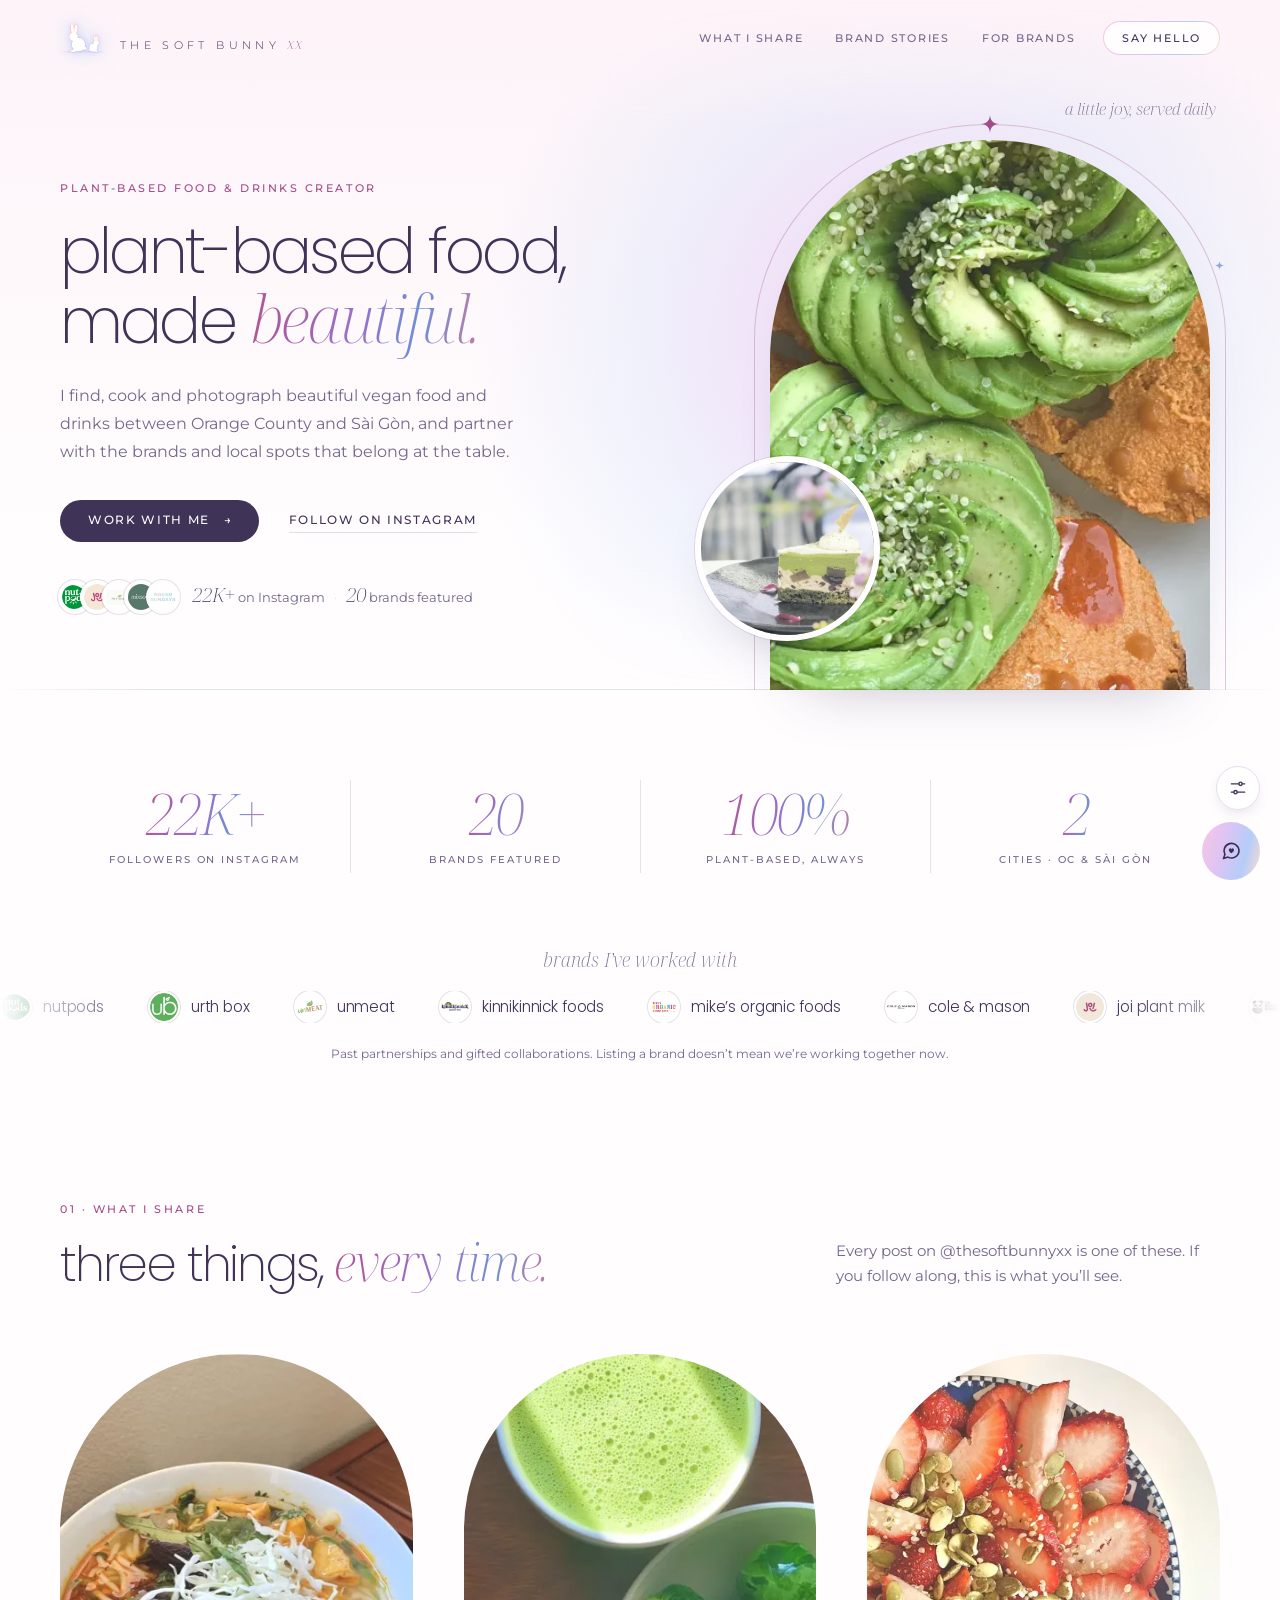
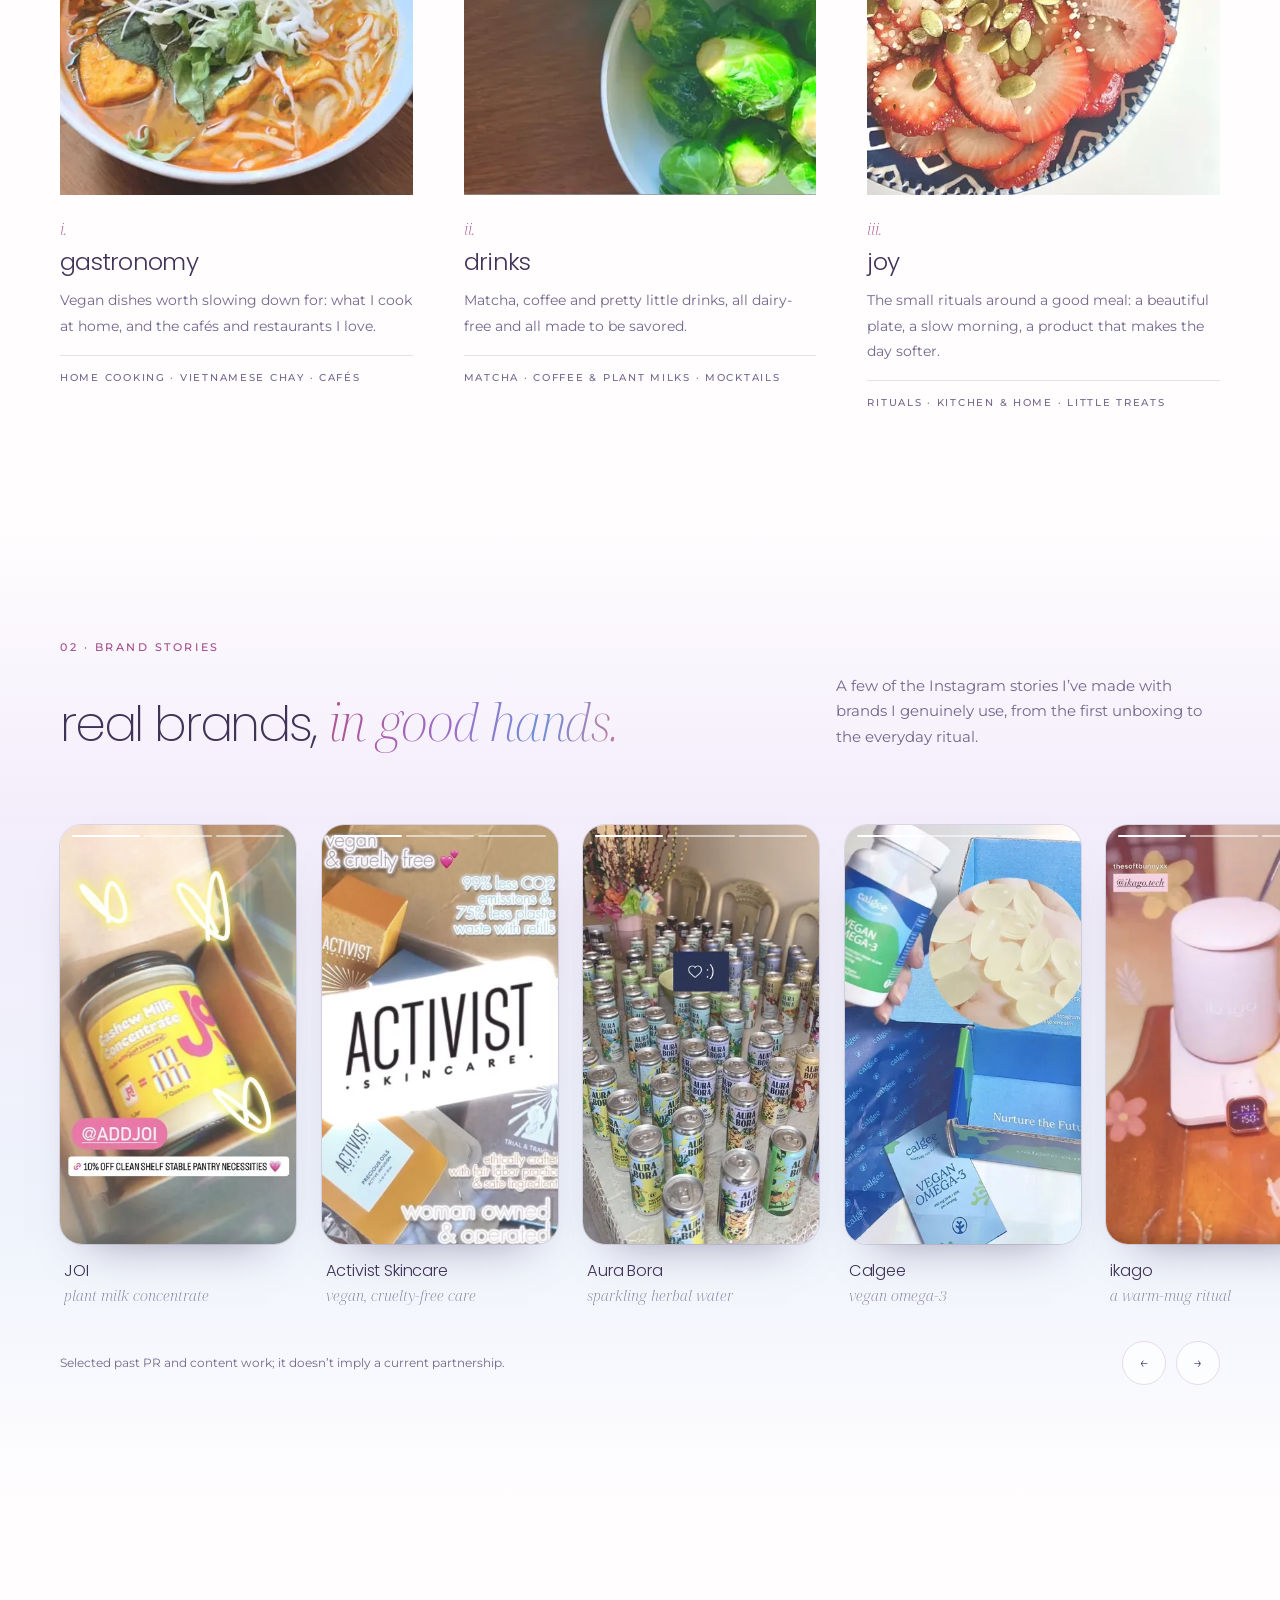
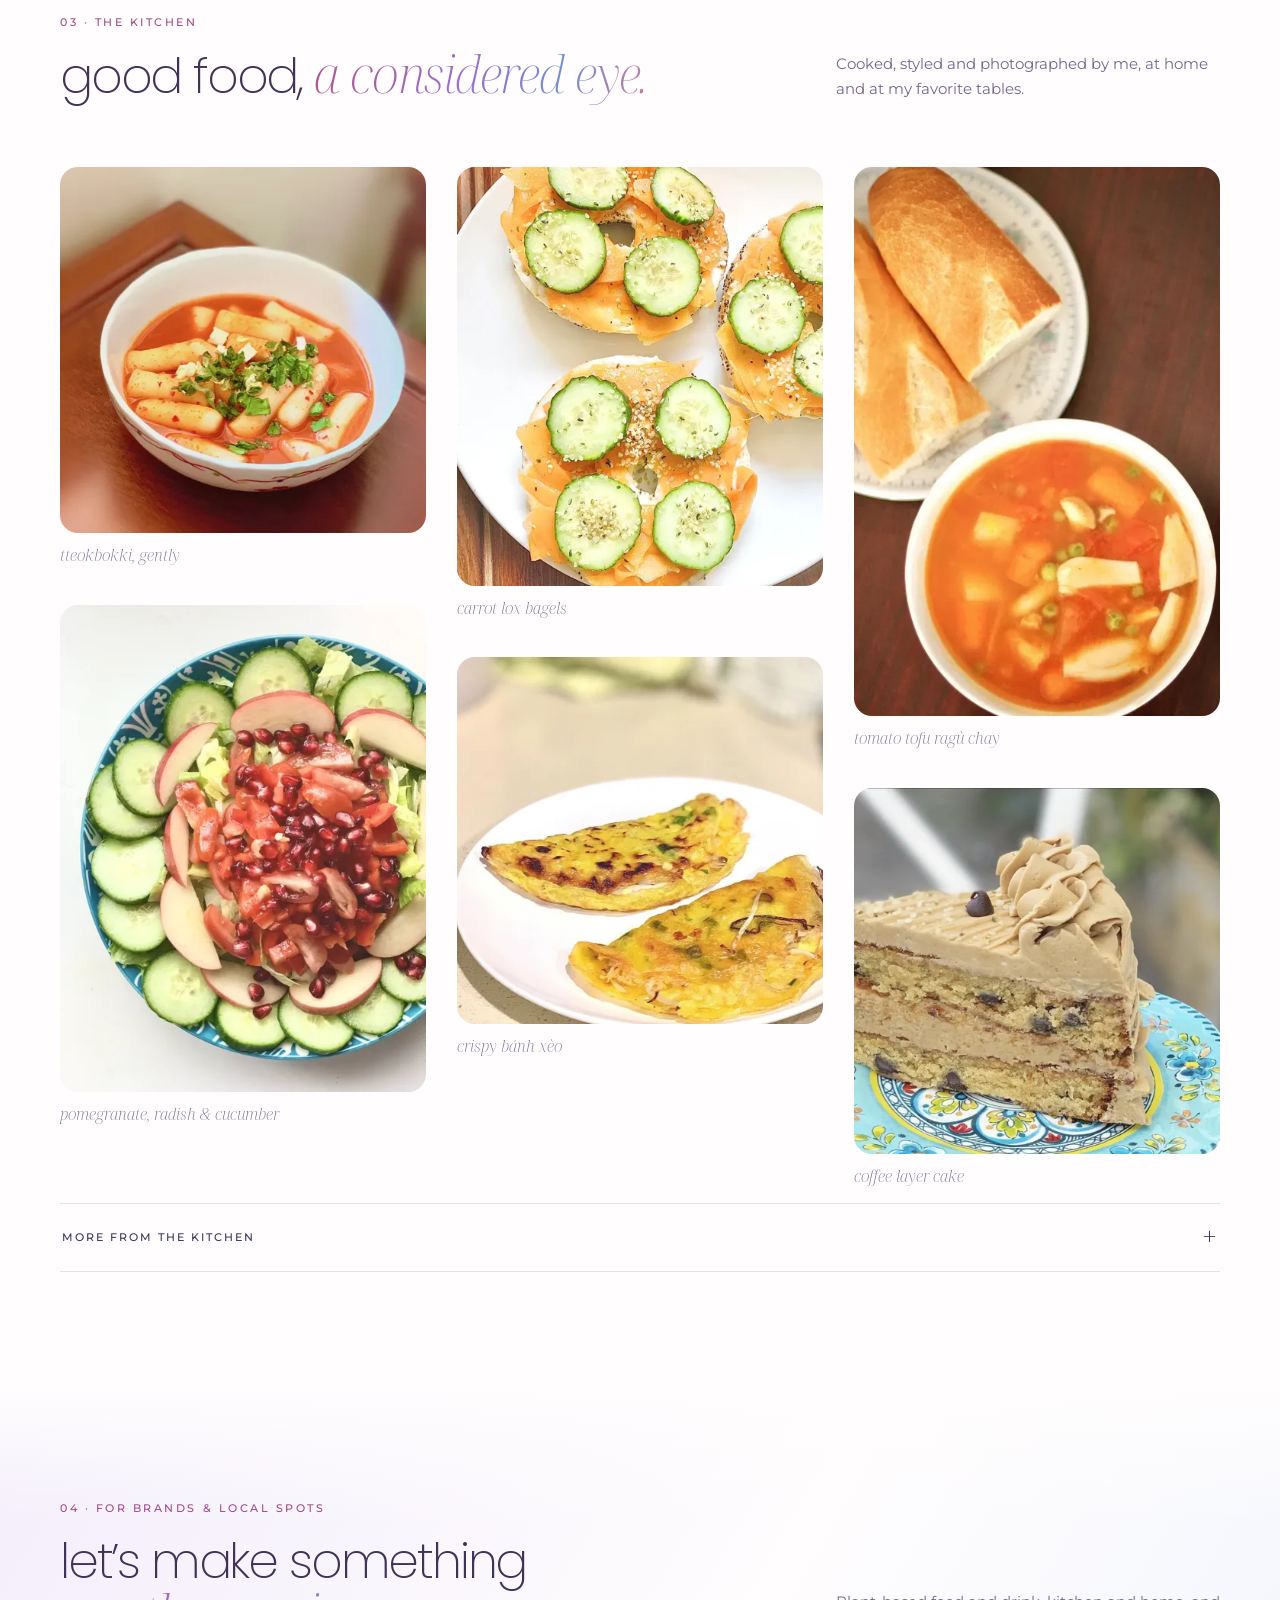
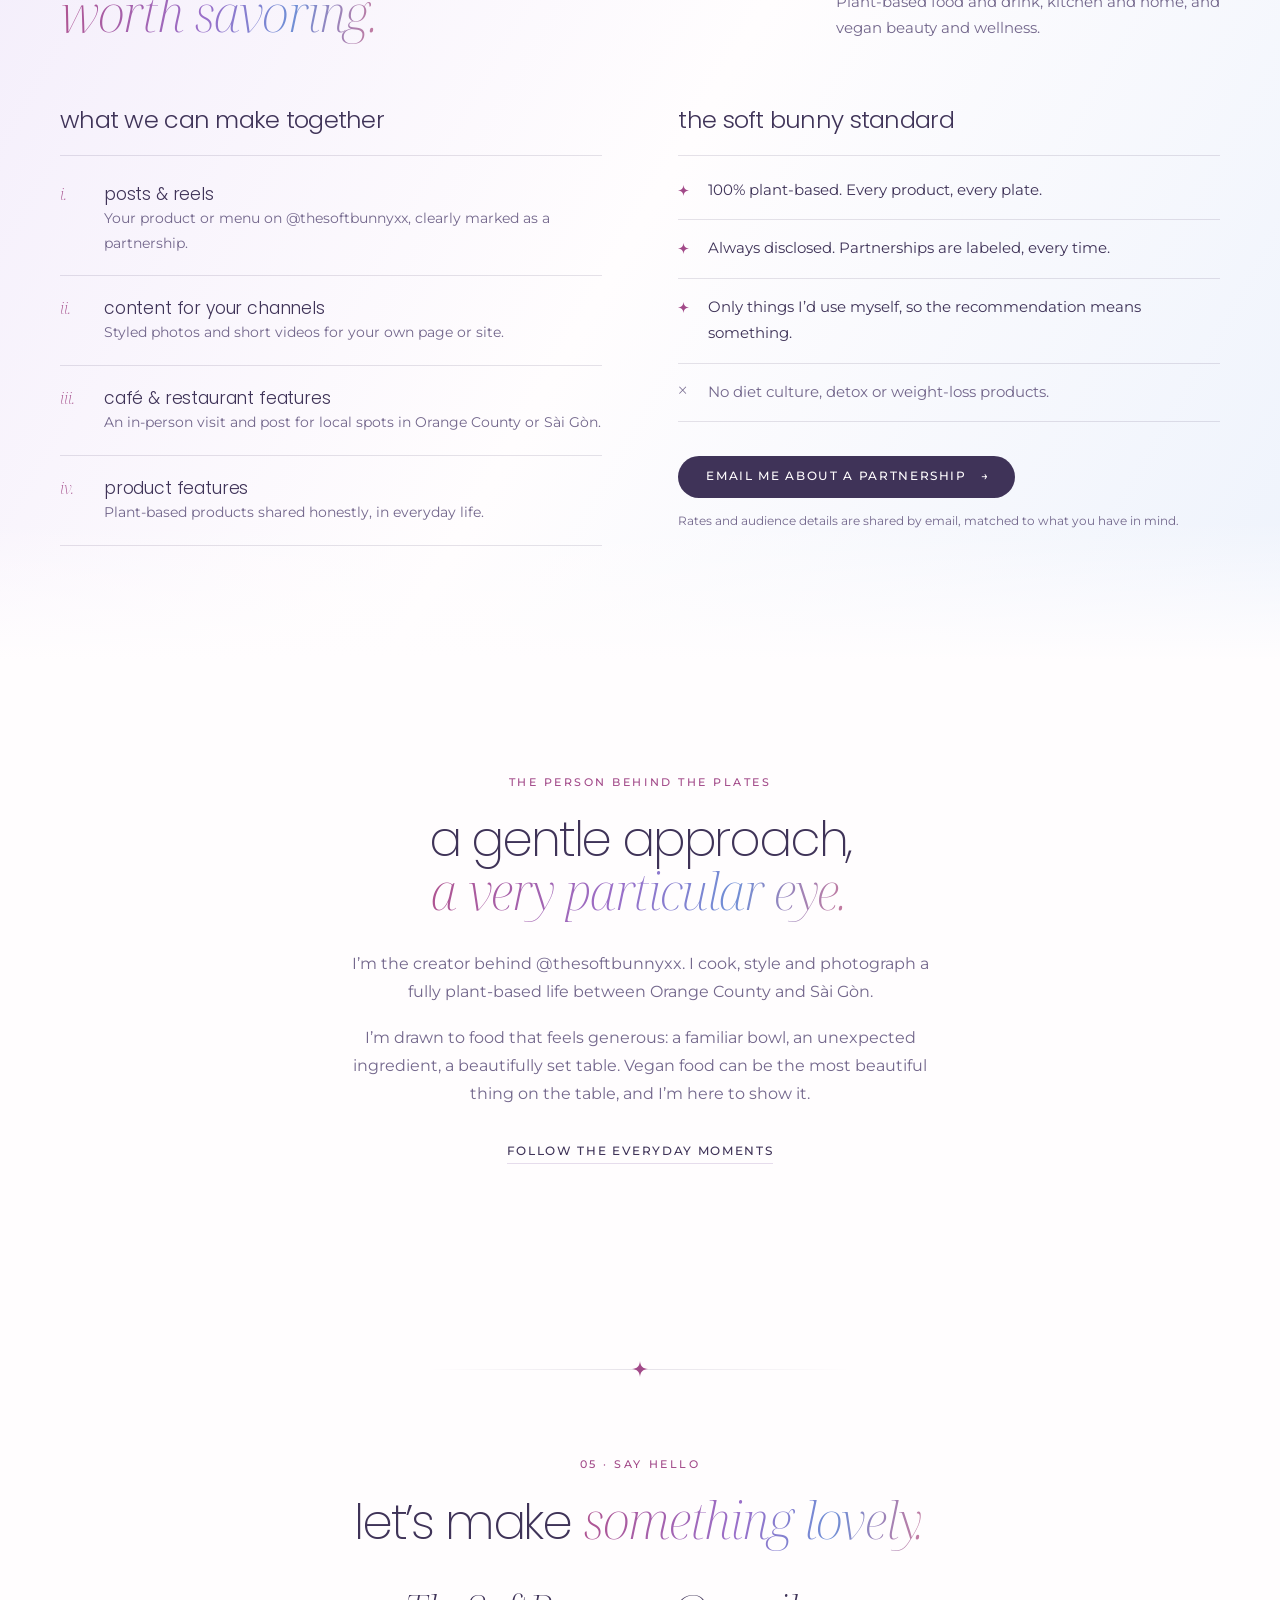
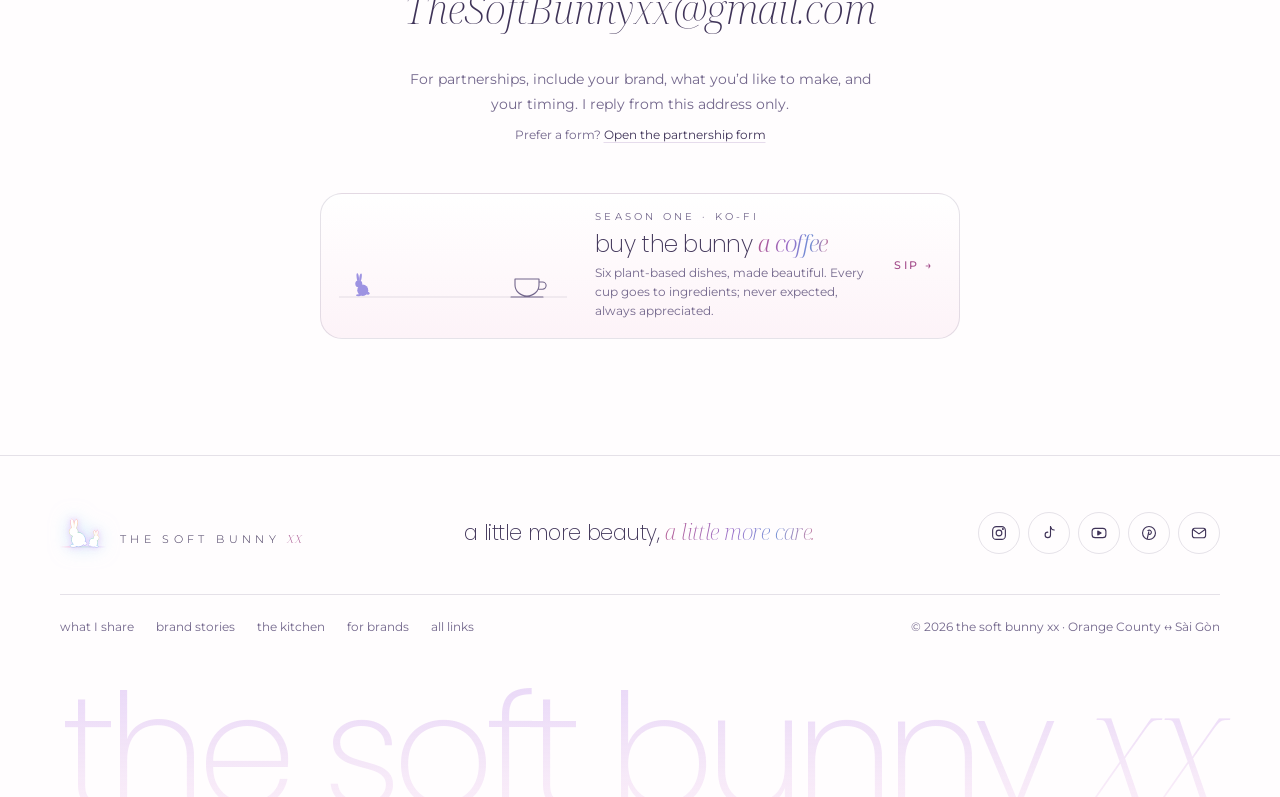
==== index.html @ 1d3f9346 "Ko-fi card: bunny hops into a coffee cup on the homepage and links" ====
<!doctype html>
<html lang="en">
<head>
<meta charset="utf-8">
<meta name="viewport" content="width=device-width, initial-scale=1">
<meta name="color-scheme" content="light dark">
<title>the soft bunny xx — plant-based food &amp; drinks, made beautiful</title>
<meta name="description" content="The Soft Bunny is a plant-based food and drinks creator in Orange County and Sài Gòn. 22K+ followers on Instagram, 20 brands featured. 100% vegan, always.">
<link rel="canonical" href="https://thesoftbunnyxx.com/">
<meta property="og:type" content="website">
<meta property="og:title" content="the soft bunny xx — plant-based food &amp; drinks, made beautiful">
<meta property="og:description" content="A plant-based food and drinks creator in Orange County and Sài Gòn. 22K+ on Instagram, 20 brands featured. 100% vegan, always.">
<meta property="og:url" content="https://thesoftbunnyxx.com/">
<meta property="og:image" content="https://thesoftbunnyxx.com/assets/gastronomy/gastro-15.webp">
<meta name="twitter:card" content="summary_large_image">
<link rel="icon" type="image/svg+xml" href="assets/bunny.svg">
<script src="assets/preferences.js"></script>
<link rel="preload" href="assets/fonts/Poppins-ExtraLight.woff" as="font" type="font/woff" crossorigin>
<link rel="preload" href="assets/fonts/NotoSerifDisplay-Italic.woff2" as="font" type="font/woff2" crossorigin>
<link rel="stylesheet" href="assets/home.css">
<script src="assets/site.js" defer></script>
<script src="assets/home.js" defer></script>
<script type="application/ld+json">{"@context": "https://schema.org", "@type": "Person", "name": "the soft bunny xx", "url": "https://thesoftbunnyxx.com/", "email": "mailto:TheSoftBunnyxx@gmail.com", "description": "Plant-based food and drinks creator in Orange County and Sài Gòn. 100% vegan, always.", "sameAs": ["https://www.instagram.com/thesoftbunnyxx", "https://www.tiktok.com/@thesoftbunnyxx", "https://www.youtube.com/@thesoftbunnyxx", "https://www.pinterest.com/thesoftbunnyxx/"]}</script>
</head>
<body>
<a class="skip" href="#main">Skip to content</a>
<svg width="0" height="0" style="position:absolute" aria-hidden="true">
  <defs>
    <linearGradient id="sb-rb" gradientUnits="userSpaceOnUse" x1="4" y1="2" x2="34" y2="46"><stop offset="0" stop-color="#ff94c6"/><stop offset=".26" stop-color="#fbcf8e"/><stop offset=".5" stop-color="#8fe0b8"/><stop offset=".74" stop-color="#85c8f5"/><stop offset="1" stop-color="#c79df2"/></linearGradient>
    <linearGradient id="sb-hz" gradientUnits="userSpaceOnUse" x1="0" y1="0" x2="76" y2="0"><stop offset="0" stop-color="#ff94c6" stop-opacity="0"/><stop offset=".2" stop-color="#ff94c6"/><stop offset=".5" stop-color="#8fe0b8"/><stop offset=".8" stop-color="#c79df2"/><stop offset="1" stop-color="#c79df2" stop-opacity="0"/></linearGradient>
    <g id="sb-bun"><ellipse cx="21.5" cy="34" rx="11" ry="11.5"/><circle cx="13.5" cy="21" r="7"/><ellipse cx="11.5" cy="8" rx="2.3" ry="8" transform="rotate(-7 11.5 8)"/><ellipse cx="17" cy="8.5" rx="2.3" ry="8" transform="rotate(9 17 8.5)"/><circle cx="32" cy="40" r="3"/><ellipse cx="13" cy="44" rx="5" ry="2"/></g>
    <symbol id="sb-buns" viewBox="0 0 76 50" overflow="visible">
      <line x1="0" y1="48" x2="76" y2="48" stroke="url(#sb-hz)" stroke-width=".8"/>
      <g transform="translate(9 2)"><use href="#sb-bun" fill="none" stroke="url(#sb-rb)" stroke-width="1.5"/><use href="#sb-bun" fill="#fff"/></g>
      <g transform="translate(68 20.4) scale(-.6 .6)"><use href="#sb-bun" fill="none" stroke="url(#sb-rb)" stroke-width="2.2"/><use href="#sb-bun" fill="#fff"/></g>
    </symbol>
    <symbol id="sb-star" viewBox="0 0 24 24"><path d="M12 0C12.5 7.6 16.4 11.5 24 12C16.4 12.5 12.5 16.4 12 24C11.5 16.4 7.6 12.5 0 12C7.6 11.5 11.5 7.6 12 0Z"/></symbol>
  </defs>
</svg>

<header class="top">
<div class="wrap top-in">
<a class="wordmark" href="./" aria-label="the soft bunny xx home"><svg class="mark" aria-hidden="true"><use href="#sb-buns"/></svg><span>the soft bunny <i>xx</i></span></a>
<nav aria-label="Main navigation"><a class="nav-link" href="#share">what I share</a><a class="nav-link" href="#stories">brand stories</a><a class="nav-link" href="#brands">for brands</a><a class="nav-cta" href="#connect">say hello</a></nav>
</div>
</header>

<main id="main">

<section class="hero" id="intro" aria-labelledby="hero-title">
<div class="hero-light" aria-hidden="true"><i></i></div>
<div class="wrap hero-grid">
<div class="hero-copy">
<p class="kicker" data-r>plant-based food &amp; drinks creator</p>
<h1 id="hero-title" data-r>plant-based food,<br>made <em>beautiful.</em></h1>
<p class="lede" data-r>I find, cook and photograph beautiful vegan food and drinks between Orange County and Sài&nbsp;Gòn, and partner with the brands and local spots that belong at the table.</p>
<div class="cta-row" data-r><a class="btn" href="#brands">work with me <span aria-hidden="true">→</span></a><a class="quiet" href="https://www.instagram.com/thesoftbunnyxx" target="_blank" rel="noopener noreferrer">follow on Instagram</a></div>
<div class="hero-proof" data-r><span class="logo-stack" aria-hidden="true"><img src="assets/partners/96/nutpods.png" alt="" width="30" height="30" decoding="async"><img src="assets/partners/96/joi.png" alt="" width="30" height="30" decoding="async"><img src="assets/partners/96/plant-therapy.png" alt="" width="30" height="30" decoding="async"><img src="assets/partners/96/mixsoon.png" alt="" width="30" height="30" decoding="async"><img src="assets/partners/96/naked-sundays.png" alt="" width="30" height="30" decoding="async"></span><p><span><strong>22K+</strong> on Instagram</span> <span class="dot" aria-hidden="true">·</span> <span><strong>20</strong> brands featured</span></p></div>
</div>
<div class="hero-art" data-r>
<figure class="arch"><img src="assets/gastronomy/gastro-15.webp" alt="Avocado arranged into roses on toast, topped with hemp seeds" width="1000" height="999" decoding="async" srcset="assets/responsive/gastro-15-480.webp 480w, assets/responsive/gastro-15-960.webp 960w" sizes="(max-width: 900px) 78vw, 440px"></figure>
<span class="arch-line" aria-hidden="true"></span>
<svg class="needle n1" aria-hidden="true"><use href="#sb-star"/></svg>
<svg class="needle n2" aria-hidden="true"><use href="#sb-star"/></svg>
<figure class="plate"><img src="assets/gastronomy/gastro-07.webp" alt="Matcha layer cake on a plate" width="1000" height="998" decoding="async" srcset="assets/responsive/gastro-07-480.webp 480w, assets/responsive/gastro-07-960.webp 960w" sizes="(max-width: 900px) 34vw, 190px"></figure>
<p class="art-note">a little joy, served daily</p>
</div>
</div>
<div class="table-line" aria-hidden="true"></div>
</section>

<section class="proof" aria-labelledby="proof-title">
<div class="wrap">
<h2 class="sr-only" id="proof-title">At a glance</h2>
<ul class="stats">
<li data-r><strong data-count="22">22K+</strong><span>followers on Instagram</span></li>
<li data-r><strong data-count="20">20</strong><span>brands featured</span></li>
<li data-r><strong data-count="100">100%</strong><span>plant-based, always</span></li>
<li data-r><strong>2</strong><span>cities · OC &amp; Sài&nbsp;Gòn</span></li>
</ul>
</div>
<p class="strip-title" data-r>brands I’ve worked with</p>
<div class="strip" data-r>
<ul class="strip-track" aria-label="Brands I’ve worked with"><li><img src="assets/partners/96/nutpods.png" alt="" width="32" height="32" loading="lazy" decoding="async"><span>nutpods</span></li><li><img src="assets/partners/96/urthbox.png" alt="" width="32" height="32" loading="lazy" decoding="async"><span>urth box</span></li><li><img src="assets/partners/96/unmeat.png" alt="" width="32" height="32" loading="lazy" decoding="async"><span>unmeat</span></li><li><img src="assets/partners/96/kinnikinnick.png" alt="" width="32" height="32" loading="lazy" decoding="async"><span>kinnikinnick foods</span></li><li><img src="assets/partners/96/mikes-organic.png" alt="" width="32" height="32" loading="lazy" decoding="async"><span>mike’s organic foods</span></li><li><img src="assets/partners/96/cole-mason.png" alt="" width="32" height="32" loading="lazy" decoding="async"><span>cole &amp; mason</span></li><li><img src="assets/partners/96/joi.png" alt="" width="32" height="32" loading="lazy" decoding="async"><span>joi plant milk</span></li><li><img src="assets/partners/96/rogue-panda.png" alt="" width="32" height="32" loading="lazy" decoding="async"><span>the rogue panda</span></li><li><img src="assets/partners/96/cosmic-bliss.png" alt="" width="32" height="32" loading="lazy" decoding="async"><span>cosmic bliss</span></li><li><img src="assets/partners/96/plant-therapy.png" alt="" width="32" height="32" loading="lazy" decoding="async"><span>plant therapy</span></li><li><img src="assets/partners/96/pure-encapsulations.png" alt="" width="32" height="32" loading="lazy" decoding="async"><span>pure encapsulations</span></li><li><img src="assets/partners/96/mixsoon.png" alt="" width="32" height="32" loading="lazy" decoding="async"><span>mixsoon</span></li><li><img src="assets/partners/96/calgee.png" alt="" width="32" height="32" loading="lazy" decoding="async"><span>calgee</span></li><li><img src="assets/partners/96/chlorophyll-water.png" alt="" width="32" height="32" loading="lazy" decoding="async"><span>chlorophyll water</span></li><li><img src="assets/partners/96/naked-sundays.png" alt="" width="32" height="32" loading="lazy" decoding="async"><span>naked sundays</span></li><li><img src="assets/partners/96/physicians-choice.png" alt="" width="32" height="32" loading="lazy" decoding="async"><span>physician’s choice</span></li><li><img src="assets/partners/96/activist-skincare.png" alt="" width="32" height="32" loading="lazy" decoding="async"><span>activist skincare</span></li><li><img src="assets/partners/96/better-alt.png" alt="" width="32" height="32" loading="lazy" decoding="async"><span>better alt</span></li><li><img src="assets/partners/96/simple-modern.png" alt="" width="32" height="32" loading="lazy" decoding="async"><span>simple modern</span></li><li><img src="assets/partners/96/mary-ruths.png" alt="" width="32" height="32" loading="lazy" decoding="async"><span>mary ruth’s</span></li></ul>
<ul class="strip-track strip-copy" aria-hidden="true"><li><img src="assets/partners/96/nutpods.png" alt="" width="32" height="32" loading="lazy" decoding="async"><span>nutpods</span></li><li><img src="assets/partners/96/urthbox.png" alt="" width="32" height="32" loading="lazy" decoding="async"><span>urth box</span></li><li><img src="assets/partners/96/unmeat.png" alt="" width="32" height="32" loading="lazy" decoding="async"><span>unmeat</span></li><li><img src="assets/partners/96/kinnikinnick.png" alt="" width="32" height="32" loading="lazy" decoding="async"><span>kinnikinnick foods</span></li><li><img src="assets/partners/96/mikes-organic.png" alt="" width="32" height="32" loading="lazy" decoding="async"><span>mike’s organic foods</span></li><li><img src="assets/partners/96/cole-mason.png" alt="" width="32" height="32" loading="lazy" decoding="async"><span>cole &amp; mason</span></li><li><img src="assets/partners/96/joi.png" alt="" width="32" height="32" loading="lazy" decoding="async"><span>joi plant milk</span></li><li><img src="assets/partners/96/rogue-panda.png" alt="" width="32" height="32" loading="lazy" decoding="async"><span>the rogue panda</span></li><li><img src="assets/partners/96/cosmic-bliss.png" alt="" width="32" height="32" loading="lazy" decoding="async"><span>cosmic bliss</span></li><li><img src="assets/partners/96/plant-therapy.png" alt="" width="32" height="32" loading="lazy" decoding="async"><span>plant therapy</span></li><li><img src="assets/partners/96/pure-encapsulations.png" alt="" width="32" height="32" loading="lazy" decoding="async"><span>pure encapsulations</span></li><li><img src="assets/partners/96/mixsoon.png" alt="" width="32" height="32" loading="lazy" decoding="async"><span>mixsoon</span></li><li><img src="assets/partners/96/calgee.png" alt="" width="32" height="32" loading="lazy" decoding="async"><span>calgee</span></li><li><img src="assets/partners/96/chlorophyll-water.png" alt="" width="32" height="32" loading="lazy" decoding="async"><span>chlorophyll water</span></li><li><img src="assets/partners/96/naked-sundays.png" alt="" width="32" height="32" loading="lazy" decoding="async"><span>naked sundays</span></li><li><img src="assets/partners/96/physicians-choice.png" alt="" width="32" height="32" loading="lazy" decoding="async"><span>physician’s choice</span></li><li><img src="assets/partners/96/activist-skincare.png" alt="" width="32" height="32" loading="lazy" decoding="async"><span>activist skincare</span></li><li><img src="assets/partners/96/better-alt.png" alt="" width="32" height="32" loading="lazy" decoding="async"><span>better alt</span></li><li><img src="assets/partners/96/simple-modern.png" alt="" width="32" height="32" loading="lazy" decoding="async"><span>simple modern</span></li><li><img src="assets/partners/96/mary-ruths.png" alt="" width="32" height="32" loading="lazy" decoding="async"><span>mary ruth’s</span></li></ul>
</div>
<p class="fine wrap">Past partnerships and gifted collaborations. Listing a brand doesn’t mean we’re working together now.</p>
</section>

<section class="section wrap" id="share" aria-labelledby="share-title"><span id="content" class="anchor"></span><span id="approach" class="anchor"></span>
<header class="head" data-r>
<p class="kicker">01 · what I share</p>
<h2 id="share-title">three things, <em>every time.</em></h2>
<p>Every post on @thesoftbunnyxx is one of these. If you follow along, this is what you’ll see.</p>
</header>
<div class="pillars">
<article class="pillar" data-r><figure class="arch sm"><img src="assets/gastronomy/gastro-22.webp" alt="Noodle soup with tofu and fresh herbs" width="1000" height="997" loading="lazy" decoding="async" srcset="assets/responsive/gastro-22-480.webp 480w, assets/responsive/gastro-22-960.webp 960w" sizes="(max-width: 700px) 92vw, 400px"></figure><p class="num">i.</p><h3>gastronomy</h3><p>Vegan dishes worth slowing down for: what I cook at home, and the cafés and restaurants I love.</p><p class="tags">home cooking · Vietnamese chay · cafés</p></article>
<article class="pillar" data-r><figure class="arch sm"><img src="assets/gastronomy/gastro-13.webp" alt="matcha latte and brussels sprouts" width="750" height="751" loading="lazy" decoding="async" srcset="assets/responsive/gastro-13-480.webp 480w, assets/responsive/gastro-13-750.webp 750w" sizes="(max-width: 700px) 92vw, 400px"></figure><p class="num">ii.</p><h3>drinks</h3><p>Matcha, coffee and pretty little drinks, all dairy-free and all made to be savored.</p><p class="tags">matcha · coffee &amp; plant milks · mocktails</p></article>
<article class="pillar" data-r><figure class="arch sm"><img src="assets/gastronomy/gastro-19.webp" alt="Sliced strawberries with pepitas and sesame" width="743" height="1000" loading="lazy" decoding="async" srcset="assets/responsive/gastro-19-480.webp 480w, assets/responsive/gastro-19-743.webp 743w" sizes="(max-width: 700px) 92vw, 400px"></figure><p class="num">iii.</p><h3>joy</h3><p>The small rituals around a good meal: a beautiful plate, a slow morning, a product that makes the day softer.</p><p class="tags">rituals · kitchen &amp; home · little treats</p></article>
</div>
</section>

<section class="stories-band" id="stories" aria-labelledby="stories-title">
<div class="wrap">
<header class="head" data-r>
<p class="kicker">02 · brand stories</p>
<h2 id="stories-title">real brands, <em>in good hands.</em></h2>
<p>A few of the Instagram stories I’ve made with brands I genuinely use, from the first unboxing to the everyday ritual.</p>
</header>
</div>
<div class="stories-shell" data-r>
<ul class="stories" tabindex="0" aria-label="Brand partnership stories, scroll sideways">
<li class="story"><figure><div class="story-frame"><span class="story-bars" aria-hidden="true"><i></i><i></i><i></i></span><img src="assets/stories/joi-360.webp" srcset="assets/stories/joi-360.webp 360w, assets/stories/joi-720.webp 720w" sizes="(max-width: 700px) 62vw, 236px" alt="Instagram story for JOI: plant milk concentrate" width="360" height="640" loading="lazy" decoding="async"></div><figcaption><strong>JOI</strong><span>plant milk concentrate</span></figcaption></figure></li>
<li class="story"><figure><div class="story-frame"><span class="story-bars" aria-hidden="true"><i></i><i></i><i></i></span><img src="assets/stories/activist-skincare-360.webp" srcset="assets/stories/activist-skincare-360.webp 360w, assets/stories/activist-skincare-720.webp 720w" sizes="(max-width: 700px) 62vw, 236px" alt="Instagram story for Activist Skincare: vegan, cruelty-free care" width="360" height="640" loading="lazy" decoding="async"></div><figcaption><strong>Activist Skincare</strong><span>vegan, cruelty-free care</span></figcaption></figure></li>
<li class="story"><figure><div class="story-frame"><span class="story-bars" aria-hidden="true"><i></i><i></i><i></i></span><img src="assets/stories/aura-bora-360.webp" srcset="assets/stories/aura-bora-360.webp 360w, assets/stories/aura-bora-720.webp 720w" sizes="(max-width: 700px) 62vw, 236px" alt="Instagram story for Aura Bora: sparkling herbal water" width="360" height="640" loading="lazy" decoding="async"></div><figcaption><strong>Aura Bora</strong><span>sparkling herbal water</span></figcaption></figure></li>
<li class="story"><figure><div class="story-frame"><span class="story-bars" aria-hidden="true"><i></i><i></i><i></i></span><img src="assets/stories/calgee-360.webp" srcset="assets/stories/calgee-360.webp 360w, assets/stories/calgee-720.webp 720w" sizes="(max-width: 700px) 62vw, 236px" alt="Instagram story for Calgee: vegan omega-3" width="360" height="640" loading="lazy" decoding="async"></div><figcaption><strong>Calgee</strong><span>vegan omega-3</span></figcaption></figure></li>
<li class="story"><figure><div class="story-frame"><span class="story-bars" aria-hidden="true"><i></i><i></i><i></i></span><img src="assets/stories/ikago-360.webp" srcset="assets/stories/ikago-360.webp 360w, assets/stories/ikago-720.webp 720w" sizes="(max-width: 700px) 62vw, 236px" alt="Instagram story for ikago: a warm-mug ritual" width="360" height="640" loading="lazy" decoding="async"></div><figcaption><strong>ikago</strong><span>a warm-mug ritual</span></figcaption></figure></li>
<li class="story"><figure><div class="story-frame"><span class="story-bars" aria-hidden="true"><i></i><i></i><i></i></span><img src="assets/stories/naked-sundays-360.webp" srcset="assets/stories/naked-sundays-360.webp 360w, assets/stories/naked-sundays-720.webp 720w" sizes="(max-width: 700px) 62vw, 236px" alt="Instagram story for Naked Sundays: summer sunblock" width="360" height="640" loading="lazy" decoding="async"></div><figcaption><strong>Naked Sundays</strong><span>summer sunblock</span></figcaption></figure></li>
<li class="story"><figure><div class="story-frame"><span class="story-bars" aria-hidden="true"><i></i><i></i><i></i></span><img src="assets/stories/aura-bora-magnolia-360.webp" srcset="assets/stories/aura-bora-magnolia-360.webp 360w, assets/stories/aura-bora-magnolia-720.webp 720w" sizes="(max-width: 700px) 62vw, 236px" alt="Instagram story for Aura Bora × Magnolia Bakery: a little café moment" width="360" height="640" loading="lazy" decoding="async"></div><figcaption><strong>Aura Bora × Magnolia Bakery</strong><span>a little café moment</span></figcaption></figure></li>
<li class="story"><figure><div class="story-frame"><span class="story-bars" aria-hidden="true"><i></i><i></i><i></i></span><img src="assets/stories/mixsoon-360.webp" srcset="assets/stories/mixsoon-360.webp 360w, assets/stories/mixsoon-720.webp 720w" sizes="(max-width: 700px) 62vw, 236px" alt="Instagram story for Mixsoon: bean trio skincare" width="360" height="640" loading="lazy" decoding="async"></div><figcaption><strong>Mixsoon</strong><span>bean trio skincare</span></figcaption></figure></li>
<li class="story"><figure><div class="story-frame"><span class="story-bars" aria-hidden="true"><i></i><i></i><i></i></span><img src="assets/stories/plant-therapy-360.webp" srcset="assets/stories/plant-therapy-360.webp 360w, assets/stories/plant-therapy-720.webp 720w" sizes="(max-width: 700px) 62vw, 236px" alt="Instagram story for Plant Therapy: essential oil set" width="360" height="640" loading="lazy" decoding="async"></div><figcaption><strong>Plant Therapy</strong><span>essential oil set</span></figcaption></figure></li>
</ul>
<div class="wrap stories-nav"><p class="fine">Selected past PR and content work; it doesn’t imply a current partnership.</p><span><button type="button" class="round" data-dir="-1" aria-label="Previous stories">←</button><button type="button" class="round" data-dir="1" aria-label="Next stories">→</button></span></div>
</div>
</section>

<section class="section wrap" id="gallery" aria-labelledby="gallery-title">
<header class="head" data-r>
<p class="kicker">03 · the kitchen</p>
<h2 id="gallery-title">good food, <em>a considered eye.</em></h2>
<p>Cooked, styled and photographed by me, at home and at my favorite tables.</p>
</header>
<div class="shots">
<figure class="shot" data-r><img src="assets/gastronomy/gastro-10.webp" alt="tteokbokki with scallions in a gentle red broth" width="1000" height="1000" loading="lazy" decoding="async" srcset="assets/responsive/gastro-10-480.webp 480w, assets/responsive/gastro-10-960.webp 960w" sizes="(max-width: 700px) 92vw, (max-width: 1100px) 46vw, 380px"><figcaption>tteokbokki, gently</figcaption></figure>
<figure class="shot" data-r><img src="assets/gastronomy/gastro-17.webp" alt="salad with pomegranate, radish and cucumber" width="751" height="1000" loading="lazy" decoding="async" srcset="assets/responsive/gastro-17-480.webp 480w, assets/responsive/gastro-17-751.webp 751w" sizes="(max-width: 700px) 92vw, (max-width: 1100px) 46vw, 380px"><figcaption>pomegranate, radish & cucumber</figcaption></figure>
<figure class="shot" data-r><img src="assets/gastronomy/gastro-03.webp" alt="carrot lox bagels with cucumber and hemp seeds" width="874" height="1000" loading="lazy" decoding="async" srcset="assets/responsive/gastro-03-480.webp 480w, assets/responsive/gastro-03-874.webp 874w" sizes="(max-width: 700px) 92vw, (max-width: 1100px) 46vw, 380px"><figcaption>carrot lox bagels</figcaption></figure>
<figure class="shot" data-r><img src="assets/gastronomy/gastro-01.webp" alt="crispy bánh xèo halves" width="1000" height="1000" loading="lazy" decoding="async" srcset="assets/responsive/gastro-01-480.webp 480w, assets/responsive/gastro-01-960.webp 960w" sizes="(max-width: 700px) 92vw, (max-width: 1100px) 46vw, 380px"><figcaption>crispy bánh xèo</figcaption></figure>
<figure class="shot" data-r><img src="assets/gastronomy/gastro-11.webp" alt="tomato tofu ragù chay with baguette" width="667" height="1000" loading="lazy" decoding="async" srcset="assets/responsive/gastro-11-480.webp 480w, assets/responsive/gastro-11-667.webp 667w" sizes="(max-width: 700px) 92vw, (max-width: 1100px) 46vw, 380px"><figcaption>tomato tofu ragù chay</figcaption></figure>
<figure class="shot" data-r><img src="assets/gastronomy/gastro-08.webp" alt="vegan coffee layer cake on a patterned plate" width="1000" height="999" loading="lazy" decoding="async" srcset="assets/responsive/gastro-08-480.webp 480w, assets/responsive/gastro-08-960.webp 960w" sizes="(max-width: 700px) 92vw, (max-width: 1100px) 46vw, 380px"><figcaption>coffee layer cake</figcaption></figure>
</div>
<details class="archive" data-r>
<summary>more from the kitchen <span aria-hidden="true">+</span></summary>
<div class="archive-grid"><a href="assets/gastronomy/gastro-02.webp" target="_blank" rel="noopener"><img src="assets/gastronomy/gastro-02.webp" alt="vegan cà ri with potatoes" width="1000" height="1000" loading="lazy" decoding="async" srcset="assets/responsive/gastro-02-480.webp 480w, assets/responsive/gastro-02-960.webp 960w" sizes="(max-width: 700px) 46vw, 220px"></a><a href="assets/gastronomy/gastro-04.webp" target="_blank" rel="noopener"><img src="assets/gastronomy/gastro-04.webp" alt="tomato and zucchini salad plate" width="750" height="1000" loading="lazy" decoding="async" srcset="assets/responsive/gastro-04-480.webp 480w, assets/responsive/gastro-04-750.webp 750w" sizes="(max-width: 700px) 46vw, 220px"></a><a href="assets/gastronomy/gastro-05.webp" target="_blank" rel="noopener"><img src="assets/gastronomy/gastro-05.webp" alt="veggie hand roll, up close" width="1000" height="984" loading="lazy" decoding="async" srcset="assets/responsive/gastro-05-480.webp 480w, assets/responsive/gastro-05-960.webp 960w" sizes="(max-width: 700px) 46vw, 220px"></a><a href="assets/gastronomy/gastro-06.webp" target="_blank" rel="noopener"><img src="assets/gastronomy/gastro-06.webp" alt="noodles with bean sprouts and lime" width="1000" height="997" loading="lazy" decoding="async" srcset="assets/responsive/gastro-06-480.webp 480w, assets/responsive/gastro-06-960.webp 960w" sizes="(max-width: 700px) 46vw, 220px"></a><a href="assets/gastronomy/gastro-09.webp" target="_blank" rel="noopener"><img src="assets/gastronomy/gastro-09.webp" alt="cucumber salad in a patterned bowl" width="967" height="1000" loading="lazy" decoding="async" srcset="assets/responsive/gastro-09-480.webp 480w, assets/responsive/gastro-09-960.webp 960w" sizes="(max-width: 700px) 46vw, 220px"></a><a href="assets/gastronomy/gastro-12.webp" target="_blank" rel="noopener"><img src="assets/gastronomy/gastro-12.webp" alt="tomato, cucumber and radish salad" width="750" height="1000" loading="lazy" decoding="async" srcset="assets/responsive/gastro-12-480.webp 480w, assets/responsive/gastro-12-750.webp 750w" sizes="(max-width: 700px) 46vw, 220px"></a><a href="assets/gastronomy/gastro-14.webp" target="_blank" rel="noopener"><img src="assets/gastronomy/gastro-14.webp" alt="chopped rainbow salad with herbs" width="749" height="1000" loading="lazy" decoding="async" srcset="assets/responsive/gastro-14-480.webp 480w, assets/responsive/gastro-14-749.webp 749w" sizes="(max-width: 700px) 46vw, 220px"></a><a href="assets/gastronomy/gastro-16.webp" target="_blank" rel="noopener"><img src="assets/gastronomy/gastro-16.webp" alt="avocado rose toast, up close" width="735" height="1000" loading="lazy" decoding="async" srcset="assets/responsive/gastro-16-480.webp 480w, assets/responsive/gastro-16-735.webp 735w" sizes="(max-width: 700px) 46vw, 220px"></a><a href="assets/gastronomy/gastro-18.webp" target="_blank" rel="noopener"><img src="assets/gastronomy/gastro-18.webp" alt="creamy pasta bowl" width="1000" height="997" loading="lazy" decoding="async" srcset="assets/responsive/gastro-18-480.webp 480w, assets/responsive/gastro-18-960.webp 960w" sizes="(max-width: 700px) 46vw, 220px"></a><a href="assets/gastronomy/gastro-20.webp" target="_blank" rel="noopener"><img src="assets/gastronomy/gastro-20.webp" alt="tomato, avocado and cucumber with sesame dressing" width="1000" height="999" loading="lazy" decoding="async" srcset="assets/responsive/gastro-20-480.webp 480w, assets/responsive/gastro-20-960.webp 960w" sizes="(max-width: 700px) 46vw, 220px"></a><a href="assets/gastronomy/gastro-21.webp" target="_blank" rel="noopener"><img src="assets/gastronomy/gastro-21.webp" alt="noodle bowl with fresh vegetables" width="750" height="1000" loading="lazy" decoding="async" srcset="assets/responsive/gastro-21-480.webp 480w, assets/responsive/gastro-21-750.webp 750w" sizes="(max-width: 700px) 46vw, 220px"></a><a href="assets/gastronomy/gastro-23.webp" target="_blank" rel="noopener"><img src="assets/gastronomy/gastro-23.webp" alt="three veggie tacos on a patterned plate" width="728" height="1000" loading="lazy" decoding="async" srcset="assets/responsive/gastro-23-480.webp 480w, assets/responsive/gastro-23-728.webp 728w" sizes="(max-width: 700px) 46vw, 220px"></a><a href="assets/gastronomy/gastro-24.webp" target="_blank" rel="noopener"><img src="assets/gastronomy/gastro-24.webp" alt="rice noodle bowl with lime" width="752" height="1000" loading="lazy" decoding="async" srcset="assets/responsive/gastro-24-480.webp 480w, assets/responsive/gastro-24-752.webp 752w" sizes="(max-width: 700px) 46vw, 220px"></a><a href="assets/gastronomy/gastro-25.webp" target="_blank" rel="noopener"><img src="assets/gastronomy/gastro-25.webp" alt="little bites with a chili dipping sauce" width="737" height="1000" loading="lazy" decoding="async" srcset="assets/responsive/gastro-25-480.webp 480w, assets/responsive/gastro-25-737.webp 737w" sizes="(max-width: 700px) 46vw, 220px"></a><a href="assets/gastronomy/gastro-26.webp" target="_blank" rel="noopener"><img src="assets/gastronomy/gastro-26.webp" alt="a shared spread — bowls, fries and salsa" width="749" height="1000" loading="lazy" decoding="async" srcset="assets/responsive/gastro-26-480.webp 480w, assets/responsive/gastro-26-749.webp 749w" sizes="(max-width: 700px) 46vw, 220px"></a><a href="assets/gastronomy/gastro-27.webp" target="_blank" rel="noopener"><img src="assets/gastronomy/gastro-27.webp" alt="rainbow rice bowl with peppers and cucumber" width="750" height="956" loading="lazy" decoding="async" srcset="assets/responsive/gastro-27-480.webp 480w, assets/responsive/gastro-27-750.webp 750w" sizes="(max-width: 700px) 46vw, 220px"></a><a href="assets/gastronomy/gastro-28.webp" target="_blank" rel="noopener"><img src="assets/gastronomy/gastro-28.webp" alt="noodle bowl with bok choy and crispy shallots" width="825" height="1000" loading="lazy" decoding="async" srcset="assets/responsive/gastro-28-480.webp 480w, assets/responsive/gastro-28-825.webp 825w" sizes="(max-width: 700px) 46vw, 220px"></a></div>
</details>
</section>

<section class="brands-band" id="brands" aria-labelledby="brands-title"><span id="services" class="anchor"></span><span id="collab" class="anchor"></span><span id="table" class="anchor"></span>
<div class="wrap">
<header class="head" data-r>
<p class="kicker">04 · for brands &amp; local spots</p>
<h2 id="brands-title">let’s make something <em>worth savoring.</em></h2>
<p>Plant-based food and drink, kitchen and home, and vegan beauty and wellness.</p>
</header>
<div class="offer">
<div class="offer-col" data-r>
<h3>what we can make together</h3>
<ol class="formats">
<li><strong>posts &amp; reels</strong><span>Your product or menu on @thesoftbunnyxx, clearly marked as a partnership.</span></li>
<li><strong>content for your channels</strong><span>Styled photos and short videos for your own page or site.</span></li>
<li><strong>café &amp; restaurant features</strong><span>An in-person visit and post for local spots in Orange County or Sài&nbsp;Gòn.</span></li>
<li><strong>product features</strong><span>Plant-based products shared honestly, in everyday life.</span></li>
</ol>
</div>
<div class="offer-col standard" data-r>
<h3>the soft bunny standard</h3>
<ul class="checks">
<li><svg aria-hidden="true"><use href="#sb-star"/></svg>100% plant-based. Every product, every plate.</li>
<li><svg aria-hidden="true"><use href="#sb-star"/></svg>Always disclosed. Partnerships are labeled, every time.</li>
<li><svg aria-hidden="true"><use href="#sb-star"/></svg>Only things I’d use myself, so the recommendation means something.</li>
<li class="no"><span aria-hidden="true">×</span>No diet culture, detox or weight-loss products.</li>
</ul>
<a class="btn" href="mailto:TheSoftBunnyxx@gmail.com?subject=Partnership%20%E2%80%94%20%5Byour%20brand%5D">email me about a partnership <span aria-hidden="true">→</span></a>
<p class="fine">Rates and audience details are shared by email, matched to what you have in mind.</p>
</div>
</div>
</div>
</section>

<section class="section wrap about" id="about" aria-labelledby="about-title">
<p class="kicker" data-r>the person behind the plates</p>
<h2 id="about-title" data-r>a gentle approach, <em>a very particular eye.</em></h2>
<p data-r>I’m the creator behind @thesoftbunnyxx. I cook, style and photograph a fully plant-based life between Orange County and Sài&nbsp;Gòn.</p>
<p data-r>I’m drawn to food that feels generous: a familiar bowl, an unexpected ingredient, a beautifully set table. Vegan food can be the most beautiful thing on the table, and I’m here to show it.</p>
<a class="quiet" data-r href="https://www.instagram.com/thesoftbunnyxx" target="_blank" rel="noopener noreferrer">follow the everyday moments</a>
</section>

<section class="section wrap contact" id="connect" aria-labelledby="connect-title"><span id="pay" class="anchor"></span>
<div class="contact-line" aria-hidden="true"><svg class="needle"><use href="#sb-star"/></svg></div>
<p class="kicker" data-r>05 · say hello</p>
<h2 id="connect-title" data-r>let’s make <em>something lovely.</em></h2>
<a class="email" data-r href="mailto:TheSoftBunnyxx@gmail.com?subject=Partnership%20%E2%80%94%20%5Byour%20brand%5D">TheSoftBunnyxx@gmail.com</a>
<p class="hint" data-r>For partnerships, include your brand, what you’d like to make, and your timing. I reply from this address only.</p>
<p class="fine" data-r>Prefer a form? <a href="https://tally.so/r/OD9Ayp" target="_blank" rel="noopener noreferrer">Open the partnership form</a></p>
<a class="kofi" href="https://ko-fi.com/thesoftbunnyxx/" target="_blank" rel="noopener noreferrer" data-r>
<span class="kofi-art" aria-hidden="true"><svg class="scene" viewBox="0 0 240 90"><defs><linearGradient id="kofi-rb" gradientUnits="userSpaceOnUse" x1="30" x2="196" y1="0" y2="0"><stop offset="0" stop-color="#b5c4f4"/><stop offset=".35" stop-color="#cfaef0"/><stop offset=".62" stop-color="#f3b4d0"/><stop offset=".82" stop-color="#f6d2a6"/><stop offset="1" stop-color="#8fd6c4"/></linearGradient></defs><line class="hz" x1="6" x2="234" y1="76" y2="76"/><path class="trail" pathLength="1" d="M30 76 Q 112 -5.9 194 58"/><path class="cup" d="M182 58 H206 V64 a12 11 0 0 1 -24 0 Z M206 61 h3.5 a3.6 3.6 0 0 1 0 7.2 h-4.5 M178 76 H210"/><path class="steam" d="M190 51 c-2.2 -3 2.2 -5 0 -9"/><path class="steam" d="M198 51 c-2.2 -3 2.2 -5 0 -9"/><path class="glint" d="M214 36 C214.2 39.6 214.7 41.6 216.4 42 C214.7 42.4 214.2 44.4 214 48 C213.8 44.4 213.3 42.4 211.6 42 C213.3 41.6 213.8 39.6 214 36Z"/></svg><span class="kofi-bun"><span class="kofi-y"><svg viewBox="0 0 44 47"><ellipse cx="21.5" cy="34" rx="11" ry="11.5"/><circle cx="13.5" cy="21" r="7"/><ellipse cx="11.5" cy="8" rx="2.3" ry="8" transform="rotate(-7 11.5 8)"/><ellipse cx="17" cy="8.5" rx="2.3" ry="8" transform="rotate(9 17 8.5)"/><circle cx="32" cy="40" r="3"/><ellipse cx="13" cy="44" rx="5" ry="2"/></svg></span></span></span>
<span class="kofi-text" lang="en" dir="ltr"><small class="kicker">season one · ko-fi</small><strong>buy the bunny <em>a coffee</em></strong><small class="sub">Six plant-based dishes, made beautiful. Every cup goes to ingredients; never expected, always appreciated.</small></span>
<span class="kofi-go" aria-hidden="true">sip →</span>
</a>
</section>
</main>

<footer class="foot">
<div class="wrap">
<div class="foot-top">
<a class="wordmark" href="./" aria-label="the soft bunny xx home"><svg class="mark" aria-hidden="true"><use href="#sb-buns"/></svg><span>the soft bunny <i>xx</i></span></a>
<p class="foot-line">a little more beauty, <em>a little more care.</em></p>
<nav class="socials" aria-label="Social accounts"><a href="https://www.instagram.com/thesoftbunnyxx" target="_blank" rel="noopener noreferrer" aria-label="Instagram"><svg viewBox="0 0 24 24" aria-hidden="true"><rect x="3.5" y="3.5" width="17" height="17" rx="5"/><circle cx="12" cy="12" r="3.8"/><circle cx="17.2" cy="6.8" r=".6" fill="currentColor"/></svg></a><a href="https://www.tiktok.com/@thesoftbunnyxx" target="_blank" rel="noopener noreferrer" aria-label="TikTok"><svg viewBox="0 0 24 24" aria-hidden="true"><path d="M14 3.5v11a3.6 3.6 0 1 1-3.6-3.6"/><path d="M14 3.5c.5 2.6 2.3 4.3 5 4.5"/></svg></a><a href="https://www.youtube.com/@thesoftbunnyxx" target="_blank" rel="noopener noreferrer" aria-label="YouTube"><svg viewBox="0 0 24 24" aria-hidden="true"><rect x="2.8" y="5.8" width="18.4" height="12.4" rx="4"/><path d="M10.4 9.4v5.2l4.4-2.6z" fill="currentColor"/></svg></a><a href="https://www.pinterest.com/thesoftbunnyxx/" target="_blank" rel="noopener noreferrer" aria-label="Pinterest"><svg viewBox="0 0 24 24" aria-hidden="true"><circle cx="12" cy="12" r="8.6"/><path d="M10.6 8.6c2.9-1.1 5 .7 4.5 3-.4 2-2.5 2.7-3.6 1.6"/><path d="M11.7 10.4 9.7 19.6"/></svg></a><a href="mailto:TheSoftBunnyxx@gmail.com" aria-label="Email"><svg viewBox="0 0 24 24" aria-hidden="true"><rect x="3.2" y="5.6" width="17.6" height="12.8" rx="3"/><path d="m4.4 7.6 7.6 5.6 7.6-5.6"/></svg></a></nav>
</div>
<div class="foot-bottom">
<nav aria-label="Footer"><a href="#share">what I share</a><a href="#stories">brand stories</a><a href="#gallery">the kitchen</a><a href="#brands">for brands</a><a href="links/">all links</a></nav>
<p>© 2026 the soft bunny xx · Orange County ↔ Sài&nbsp;Gòn</p>
</div>
</div>
<p class="foot-giant" aria-hidden="true">the soft bunny <i>xx</i></p>
</footer>
</body>
</html>
---- assets/home.css ----
/* The Soft Bunny homepage, Nov 2026 refresh.
   Quiet luxury: white space, hairlines, thin type, one motif (the arch on the table line).
   Light lives in air (soft pools); anything with an edge stays crisp. Content shows without JavaScript. */

@font-face { font-family:'Poppins'; src:url('fonts/Poppins-ExtraLight.woff') format('woff'); font-weight:200; font-display:swap }
@font-face { font-family:'Poppins'; src:url('fonts/Poppins-Light.woff') format('woff'); font-weight:300; font-display:swap }
@font-face { font-family:'Montserrat'; src:url('fonts/Montserrat.woff') format('woff'); font-weight:100 900; font-display:swap }
@font-face { font-family:'Noto Serif Display'; src:url('fonts/NotoSerifDisplay-Italic.woff2') format('woff2'); font-style:italic; font-weight:100 900; font-display:swap }

:root {
  color-scheme:light;
  --paper:#fffdfe;
  --surface:#ffffff;
  --ink:#3f3358;
  --muted:#73678c;
  --accent:#a24a89;
  --hair:rgba(74,60,102,.14);
  --line:#e6dcec;
  --pink:#fcedf6;
  --lilac:#f3edfb;
  --blush:#fdf3f8;
  --ice:#eef3fc;
  --button-ink:#3a2e52;
  --aurora:linear-gradient(105deg,#f9c6e5 0%,#dcc4f4 38%,#b5cdf9 72%,#ffdcc9 100%);
  --iri:linear-gradient(100deg,#b0538f 0%,#9a6fc9 45%,#6f8fd6 72%,#c9799c 100%);
  --display:'Poppins',system-ui,sans-serif;
  --serif:'Noto Serif Display',Georgia,serif;
  --sans:'Montserrat',system-ui,sans-serif;
  --ease:cubic-bezier(.2,.75,.2,1);
  --wrap:min(1160px,100% - 48px);
  --shadow:0 30px 60px -38px rgba(74,60,102,.38);
}
html.dark {
  color-scheme:dark;
  --paper:#16121d;
  --surface:#211b2a;
  --ink:#efe7f7;
  --muted:#b6aacb;
  --accent:#ebb2da;
  --hair:rgba(239,231,247,.14);
  --line:#43384f;
  --pink:#2a2030;
  --lilac:#262035;
  --blush:#1d1724;
  --ice:#171a26;
  --button-ink:#231c2f;
  --aurora:linear-gradient(105deg,#dcaacf 0%,#bcabdd 38%,#9cb2e2 72%,#e8bda8 100%);
  --iri:linear-gradient(100deg,#f1b9dd 0%,#cdb6f2 45%,#a9c2f5 72%,#f5c9b6 100%);
  --shadow:0 30px 60px -36px rgba(0,0,0,.7);
}
html.mono {
  --paper:#ffffff; --surface:#fff; --ink:#1f1f23; --muted:#55555c; --accent:#1f1f23;
  --hair:rgba(0,0,0,.18); --line:#8a8a90; --pink:#f4f4f5; --lilac:#f0f0f1; --blush:#fff; --ice:#f6f6f7;
  --aurora:linear-gradient(105deg,#dedee2,#f2f2f4); --iri:linear-gradient(90deg,#1f1f23,#1f1f23); --button-ink:#1f1f23;
}
html.ts-lg { font-size:18px } html.ts-xl { font-size:20px }

*,*::before,*::after { box-sizing:border-box }
html { scroll-behavior:smooth; scroll-padding-top:96px; -webkit-text-size-adjust:100%; overflow-x:clip }
html.rm { scroll-behavior:auto }
html.rm *,html.rm *::before,html.rm *::after { animation:none !important; transition:none !important }
body { margin:0; background:var(--paper); color:var(--ink); font:400 1rem/1.75 var(--sans); overflow-x:clip; -webkit-font-smoothing:antialiased }
img { display:block; max-width:100%; height:auto }
a { color:inherit }
h1,h2,h3,p,ul,ol,figure { margin:0; padding:0 }
ul,ol { list-style:none }
em { font-style:normal }
:focus-visible { outline:2px solid var(--accent); outline-offset:3px; border-radius:6px }
.wrap { width:var(--wrap); margin-inline:auto }
.sr-only { position:absolute; width:1px; height:1px; overflow:hidden; clip:rect(0 0 0 0); white-space:nowrap }
.anchor { position:absolute; top:0 }
.skip { position:fixed; top:10px; left:10px; z-index:60; padding:10px 16px; border-radius:999px; background:var(--surface); border:1px solid var(--line); transform:translateY(-160%); transition:transform .25s }
.skip:focus { transform:none }

/* ---------- type ---------- */
h1,h2 { font:200 clamp(2.4rem,4.9vw,4.1rem)/1.04 var(--display); letter-spacing:-.045em; text-transform:lowercase }
h2 { font-size:clamp(2rem,3.8vw,3.2rem); line-height:1.08 }
h1 em,h2 em,.foot-line em {
  white-space:nowrap;
  font:200 italic 1.06em/1 var(--serif); letter-spacing:-.025em; text-transform:none;
  background:var(--iri); -webkit-background-clip:text; background-clip:text; color:transparent; padding-right:.06em }
h3 { font:300 1.5rem/1.2 var(--display); letter-spacing:-.03em; text-transform:lowercase }
.kicker { font:500 .66rem/1.4 var(--sans); letter-spacing:.24em; text-transform:uppercase; color:var(--accent); margin-bottom:22px }
.fine { font-size:.74rem; line-height:1.6; color:var(--muted) }
.fine a { color:var(--ink); text-underline-offset:3px; text-decoration-color:var(--line) }

/* quiet text link with a hairline that fills with light on hover */
.quiet { position:relative; display:inline-flex; align-items:center; gap:10px; padding:6px 0; font:500 .74rem/1 var(--sans); letter-spacing:.14em; text-transform:uppercase; text-decoration:none; color:var(--ink) }
.quiet::after { content:''; position:absolute; left:0; right:0; bottom:0; height:1px; background:var(--line) }
.quiet::before { content:''; position:absolute; left:0; bottom:0; width:0; height:1px; background:var(--aurora); z-index:1; transition:width .6s var(--ease) }
.quiet:hover::before { width:100% }

.btn { display:inline-flex; align-items:center; gap:14px; padding:15px 26px 15px 28px; border-radius:999px; text-decoration:none; font:500 .74rem/1 var(--sans); letter-spacing:.14em; text-transform:uppercase;
  color:var(--paper); background:var(--ink); transition:transform .4s var(--ease),box-shadow .4s var(--ease) }
.btn span { transition:transform .4s var(--ease) }
.btn:hover { transform:translateY(-2px); box-shadow:0 14px 28px -16px rgba(74,60,102,.7),0 0 0 4px color-mix(in srgb,#dcc4f4 45%,transparent) }
.btn:hover span { transform:translateX(3px) }
html.dark .btn { color:var(--button-ink); background:var(--aurora) }

.needle { fill:currentColor }

/* ---------- header ---------- */
.top { position:sticky; top:0; z-index:35; transition:background .5s var(--ease),box-shadow .5s var(--ease),backdrop-filter .5s }
html.scrolled .top { background:color-mix(in srgb,var(--paper) 82%,transparent); backdrop-filter:blur(16px) saturate(1.2); -webkit-backdrop-filter:blur(16px) saturate(1.2); box-shadow:0 1px 0 var(--hair) }
.top-in { display:flex; align-items:center; justify-content:space-between; min-height:76px; gap:20px }
.wordmark { display:inline-flex; align-items:flex-end; gap:14px; text-decoration:none; color:var(--ink); font:300 .68rem/1 var(--sans); letter-spacing:.4em; text-transform:uppercase }
.wordmark span { padding-bottom:3px; white-space:nowrap }
.wordmark i { font:200 italic 1.4em/1 var(--serif); color:var(--accent); letter-spacing:.04em; text-transform:none }
.mark { width:46px; height:32px; flex:none; overflow:visible; filter:drop-shadow(0 0 3px rgba(228,193,249,.9)) drop-shadow(0 0 9px rgba(169,222,249,.55)) }
html.dark .mark { filter:drop-shadow(0 0 3px rgba(255,255,255,.8)) drop-shadow(0 0 10px rgba(196,182,255,.8)) }
html.mono .mark { filter:drop-shadow(0 0 .6px #1f1f23) }
.top nav { display:flex; align-items:center; gap:4px }
.nav-link { position:relative; padding:10px 14px; font:500 .68rem/1 var(--sans); letter-spacing:.16em; text-transform:uppercase; text-decoration:none; color:var(--muted); transition:color .3s }
.nav-link::after { content:''; position:absolute; left:50%; right:50%; bottom:4px; height:1px; background:var(--aurora); transition:left .45s var(--ease),right .45s var(--ease) }
.nav-link:hover { color:var(--ink) } .nav-link:hover::after { left:14px; right:14px }
.nav-cta { margin-left:10px; padding:11px 18px; border-radius:999px; font:500 .68rem/1 var(--sans); letter-spacing:.16em; text-transform:uppercase; text-decoration:none; color:var(--ink);
  border:1px solid transparent; background:linear-gradient(var(--paper),var(--paper)) padding-box,var(--aurora) border-box; transition:box-shadow .4s var(--ease) }
.nav-cta:hover { box-shadow:0 0 0 4px color-mix(in srgb,#dcc4f4 35%,transparent) }

/* ---------- hero: the arch on the table line ---------- */
.hero { position:relative; padding:clamp(28px,5vw,64px) 0 0; isolation:isolate }
.hero::before { content:''; position:absolute; inset:-76px 0 0; z-index:-2; background:linear-gradient(180deg,var(--blush) 0%,var(--paper) 78%) }
.hero-grid { display:grid; grid-template-columns:minmax(0,1.15fr) minmax(0,.85fr); align-items:end; gap:clamp(32px,6vw,90px) }
.hero-copy { padding-bottom:clamp(40px,6vw,84px) }
.hero h1 { margin-bottom:28px }
.lede { max-width:30rem; color:var(--muted); font-size:1rem; margin-bottom:34px }
.cta-row { display:flex; flex-wrap:wrap; align-items:center; gap:18px 30px; margin-bottom:40px }
.hero-proof { display:flex; align-items:center; gap:14px; font-size:.8rem; color:var(--muted) }
.hero-proof strong { font:200 italic 1.25rem/1 var(--serif); color:var(--ink); letter-spacing:-.01em }
.hero-proof .dot { margin:0 6px; color:var(--line) }
.hero-proof p span:not(.dot) { white-space:nowrap }
.logo-stack { display:flex; flex:none }
.logo-stack img { width:30px; height:30px; padding:2px; border-radius:50%; object-fit:contain; background:#fff; box-shadow:0 0 0 2px var(--paper),0 0 0 3px var(--hair) }
.logo-stack img + img { margin-left:-8px }

.hero-art { position:relative; justify-self:center; width:min(440px,100%); margin-bottom:-1px }
.arch { position:relative; overflow:hidden; aspect-ratio:4/5; border-radius:50% 50% 0 0 / 40% 40% 0 0; background:var(--lilac); box-shadow:var(--shadow) }
.arch img { width:100%; height:100%; object-fit:cover; transition:transform 1.6s var(--ease) }
.hero-art:hover .arch img { transform:scale(1.025) }
.arch-line { position:absolute; inset:-16px -16px 0; border:1px solid color-mix(in srgb,var(--accent) 30%,transparent); border-bottom:0; border-radius:50% 50% 0 0 / 38% 38% 0 0; pointer-events:none }
.hero-art .needle { position:absolute; color:var(--accent) }
.hero-art .n1 { width:18px; height:18px; left:50%; top:-25px; translate:-50% 0; animation:twinkle 5s ease-in-out infinite }
.hero-art .n2 { width:9px; height:9px; right:-34px; top:22%; color:#8fa6e0; animation:twinkle 6s 1.2s ease-in-out infinite }
.plate { position:absolute; left:-17%; bottom:9%; width:42%; aspect-ratio:1; border-radius:50%; overflow:hidden; border:6px solid var(--paper); box-shadow:0 0 0 1px var(--hair),var(--shadow) }
.plate img { width:100%; height:100%; object-fit:cover }
.art-note { position:absolute; right:-6px; bottom:calc(100% + 22px); font:200 italic 1.05rem/1 var(--serif); color:var(--muted); white-space:nowrap }
@keyframes twinkle { 0%,100% { opacity:.55; transform:scale(.82) rotate(0deg) } 50% { opacity:1; transform:scale(1) rotate(45deg) } }

/* light in the air behind the arch (a separate soft pool, never a blurred edge) */
.hero-light { position:absolute; inset:-76px 0 0; z-index:-1; overflow:hidden; pointer-events:none;
  -webkit-mask-image:linear-gradient(180deg,transparent 0,#000 18%,#000 82%,transparent 100%); mask-image:linear-gradient(180deg,transparent 0,#000 18%,#000 82%,transparent 100%) }
.hero-light i { position:absolute; left:var(--mx,72%); top:var(--my,52%); width:min(900px,120vw); aspect-ratio:1; translate:-50% -50%; border-radius:50%;
  background:radial-gradient(closest-side,rgba(249,198,229,.55),rgba(220,196,244,.38) 38%,rgba(181,205,249,.2) 62%,transparent 100%);
  animation:pool 7s ease-in-out infinite }
html.dark .hero-light i { background:radial-gradient(closest-side,rgba(220,170,207,.2),rgba(188,171,221,.13) 40%,rgba(156,178,226,.06) 65%,transparent 100%) }
html.mono .hero-light { display:none }
@keyframes pool { 0%,100% { opacity:.75; transform:scale(.94) } 50% { opacity:1; transform:scale(1.04) } }

.table-line { position:relative; height:1px; background:linear-gradient(90deg,transparent,var(--hair) 12%,var(--hair) 88%,transparent) }

/* ---------- proof: numbers + brand strip ---------- */
.proof { padding:clamp(56px,7vw,92px) 0 clamp(16px,2vw,24px) }
.stats { display:grid; grid-template-columns:repeat(4,1fr) }
.stats li { display:flex; flex-direction:column; align-items:center; gap:10px; text-align:center; padding:6px 12px }
.stats li + li { border-left:1px solid var(--hair) }
.stats strong { font:200 italic clamp(2.4rem,4.4vw,3.6rem)/1 var(--serif); letter-spacing:-.03em; font-variant-numeric:lining-nums tabular-nums;
  background:var(--iri); -webkit-background-clip:text; background-clip:text; color:transparent; padding:0 .08em }
.stats span { font:500 .62rem/1.5 var(--sans); letter-spacing:.2em; text-transform:uppercase; color:var(--muted) }
.strip-title { margin:clamp(56px,6vw,80px) 0 22px; text-align:center; font:200 italic 1.2rem/1 var(--serif); color:var(--muted) }
.strip { display:flex; overflow:hidden; -webkit-mask-image:linear-gradient(90deg,transparent,#000 12%,#000 88%,transparent); mask-image:linear-gradient(90deg,transparent,#000 12%,#000 88%,transparent) }
.strip-track { display:flex; flex:none; gap:44px; padding-right:44px; animation:drift 70s linear infinite }
.strip:hover .strip-track { animation-play-state:paused }
.strip-track li { display:flex; align-items:center; gap:11px; white-space:nowrap; font:300 .95rem/1 var(--display); letter-spacing:-.01em; color:var(--ink) }
.strip-track img { width:32px; height:32px; padding:2px; border-radius:50%; object-fit:contain; background:#fff; box-shadow:0 0 0 1px var(--hair); filter:saturate(.75); transition:filter .4s }
.strip-track li:hover img { filter:none }
html.mono .strip-track img { filter:grayscale(1) }
.proof > .fine { margin-top:22px; text-align:center }
@keyframes drift { to { transform:translateX(-100%) } }

/* ---------- sections ---------- */
.section { position:relative; padding:clamp(72px,9vw,128px) 0 }
.head { display:grid; grid-template-columns:minmax(0,1.2fr) minmax(0,.8fr); align-items:end; gap:12px 60px; margin-bottom:clamp(40px,5vw,64px) }
.head .kicker { grid-column:1/-1; margin-bottom:6px }
.head p:last-child { color:var(--muted); font-size:.92rem; max-width:24rem; justify-self:end }

/* pillars: three arches */
.pillars { display:grid; grid-template-columns:repeat(3,1fr); gap:clamp(24px,4vw,56px) }
.arch.sm { box-shadow:none; margin-bottom:26px }
.pillar .num { font:200 italic 1.05rem/1 var(--serif); color:var(--accent); margin-bottom:10px }
.pillar h3 { margin-bottom:12px }
.pillar p { color:var(--muted); font-size:.9rem }
.pillar .tags { margin-top:16px; padding-top:14px; border-top:1px solid var(--hair); font:500 .6rem/1.6 var(--sans); letter-spacing:.18em; text-transform:uppercase }
.pillar:hover .arch img { transform:scale(1.035) }

/* brand stories: the real collaborations, as Instagram stories */
.stories-band { position:relative; padding:clamp(72px,9vw,120px) 0; background:linear-gradient(180deg,var(--paper) 0%,var(--lilac) 30%,var(--ice) 70%,var(--paper) 100%) }
.stories { display:flex; gap:clamp(16px,2vw,26px); overflow-x:auto; scroll-snap-type:x mandatory; scrollbar-width:none; padding:10px max(24px,(100vw - 1160px) / 2) 30px; scroll-padding-inline:max(24px,(100vw - 1160px) / 2); outline-offset:-4px }
.stories::-webkit-scrollbar { display:none }
.story { flex:0 0 clamp(200px,20vw,236px); scroll-snap-align:start }
.story-frame { position:relative; overflow:hidden; aspect-ratio:9/16; border-radius:22px; background:var(--surface); box-shadow:0 0 0 1px var(--hair),0 26px 44px -30px rgba(74,60,102,.55); transition:transform .6s var(--ease),box-shadow .6s var(--ease) }
.story-frame img { width:100%; height:100%; object-fit:cover }
.story:hover .story-frame { transform:translateY(-6px); box-shadow:0 0 0 1px color-mix(in srgb,var(--accent) 35%,transparent),0 34px 50px -30px rgba(74,60,102,.6) }
.story-bars { position:absolute; z-index:1; top:10px; left:12px; right:12px; display:flex; gap:4px }
.story-bars i { flex:1; height:2px; border-radius:2px; background:rgba(255,255,255,.55) }
.story-bars i:first-child { background:#fff }
.story figcaption { padding:16px 4px 0 }
.story strong { display:block; font:300 1.02rem/1.3 var(--display); letter-spacing:-.01em }
.story figcaption span { display:block; margin-top:4px; font:200 italic .95rem/1.3 var(--serif); color:var(--muted) }
.stories-nav { display:flex; align-items:center; justify-content:space-between; gap:20px; margin-top:6px }
.stories-nav span { display:flex; gap:10px; flex:none }
.round { width:44px; height:44px; border-radius:50%; border:1px solid var(--line); background:color-mix(in srgb,var(--surface) 70%,transparent); color:var(--ink); font:300 1rem/1 var(--sans); cursor:pointer; transition:border-color .3s,transform .3s var(--ease) }
.round:hover { border-color:var(--accent); transform:translateY(-2px) }

/* the kitchen: editorial masonry */
.shots { columns:3; column-gap:clamp(18px,2.4vw,32px) }
.shot { break-inside:avoid; margin-bottom:clamp(26px,3vw,40px) }
.shot img { width:100%; border-radius:18px; transition:transform 1.4s var(--ease) }
.shot:hover img { transform:scale(1.015) }
.shot figcaption { margin-top:12px; font:200 italic 1.02rem/1.3 var(--serif); color:var(--muted) }
.archive { margin-top:16px; border-top:1px solid var(--hair); border-bottom:1px solid var(--hair) }
.archive summary { display:flex; justify-content:space-between; align-items:center; padding:22px 2px; cursor:pointer; list-style:none; font:500 .7rem/1 var(--sans); letter-spacing:.18em; text-transform:uppercase }
.archive summary::-webkit-details-marker { display:none }
.archive summary span { font:200 1.4rem/1 var(--display); transition:transform .4s var(--ease) }
.archive[open] summary span { transform:rotate(45deg) }
.archive-grid { display:grid; grid-template-columns:repeat(auto-fill,minmax(150px,1fr)); gap:12px; padding-bottom:26px }
.archive-grid img { width:100%; aspect-ratio:1; object-fit:cover; border-radius:12px }

/* for brands */
.brands-band { position:relative; padding:clamp(72px,9vw,128px) 0; background:linear-gradient(180deg,var(--paper) 0%,transparent 16%,transparent 84%,var(--paper) 100%),linear-gradient(120deg,var(--lilac) 0%,var(--paper) 50%,var(--ice) 100%) }
.offer { display:grid; grid-template-columns:1fr 1fr; gap:clamp(36px,6vw,96px) }
.offer h3 { padding-bottom:20px; margin-bottom:6px; border-bottom:1px solid var(--hair) }
.formats { counter-reset:f }
.formats li { counter-increment:f; display:grid; grid-template-columns:44px 1fr; padding:20px 0; border-bottom:1px solid var(--hair) }
.formats li::before { content:counter(f,lower-roman) '.'; grid-row:span 2; font:200 italic 1rem/1.5 var(--serif); color:var(--accent) }
.formats strong { font:300 1.08rem/1.4 var(--display); letter-spacing:-.01em; text-transform:lowercase }
.formats span { color:var(--muted); font-size:.88rem }
.checks li { display:grid; grid-template-columns:30px 1fr; align-items:baseline; padding:16px 0; border-bottom:1px solid var(--hair); font-size:.92rem }
.checks svg { width:11px; height:11px; fill:var(--accent); translate:0 1px }
.checks .no { color:var(--muted) }
.checks .no span[aria-hidden] { font:200 1.1rem/1 var(--display) }
.standard .btn { margin-top:34px }
.standard .fine { margin-top:14px }

/* about + contact: centred and quiet */
.about { text-align:center; max-width:46rem }
.about h2 { margin-bottom:30px }
.about p:not(.kicker) { color:var(--muted); margin:0 auto 18px; max-width:38rem }
.about .quiet { margin-top:14px }
.contact { text-align:center; padding-top:clamp(56px,7vw,96px) }
.contact-line { position:relative; height:1px; width:min(420px,70%); margin:0 auto clamp(56px,7vw,88px); background:linear-gradient(90deg,transparent,var(--hair),transparent) }
.contact-line .needle { position:absolute; left:50%; top:-8px; width:16px; height:16px; translate:-50% 0; color:var(--accent); animation:twinkle 5s ease-in-out infinite }
.contact h2 { margin-bottom:34px }
.email { display:inline-block; font:200 italic clamp(1.5rem,3.4vw,2.5rem)/1.3 var(--serif); text-decoration:none; color:var(--ink); background:linear-gradient(var(--aurora)) 0 100%/0 1px no-repeat,linear-gradient(var(--line),var(--line)) 0 100%/100% 1px no-repeat; padding-bottom:6px; transition:background-size .7s var(--ease); overflow-wrap:anywhere }
.email:hover { background-size:100% 1px,100% 1px }
.hint { max-width:30rem; margin:26px auto 10px; color:var(--muted); font-size:.88rem }

/* footer */
.foot { position:relative; overflow:hidden; border-top:1px solid var(--hair); padding-top:56px }
.foot-top { display:flex; flex-wrap:wrap; align-items:center; justify-content:space-between; gap:24px }
.foot-line { font:200 1.3rem/1.3 var(--display); letter-spacing:-.02em; text-transform:lowercase }
.socials { display:flex; gap:8px }
.socials a { display:grid; place-items:center; width:42px; height:42px; border-radius:50%; border:1px solid var(--hair); color:var(--ink); transition:border-color .3s,color .3s,transform .3s var(--ease) }
.socials a:hover { border-color:var(--accent); color:var(--accent); transform:translateY(-2px) }
.socials svg { width:18px; height:18px; fill:none; stroke:currentColor; stroke-width:1.5; stroke-linecap:round; stroke-linejoin:round }
.foot-bottom { display:flex; flex-wrap:wrap; justify-content:space-between; gap:14px 30px; margin-top:40px; padding-top:22px; border-top:1px solid var(--hair); font-size:.74rem; color:var(--muted) }
.foot-bottom nav { display:flex; flex-wrap:wrap; gap:6px 22px }
.foot-bottom a { text-decoration:none } .foot-bottom a:hover { color:var(--accent) }
.foot-giant { margin:24px 0 -0.22em; text-align:center; white-space:nowrap; font:200 clamp(2.8rem,12.4vw,12rem)/1 var(--display); letter-spacing:-.06em;
  background:linear-gradient(180deg,color-mix(in srgb,#dcc4f4 70%,transparent),color-mix(in srgb,#f9c6e5 18%,transparent)); -webkit-background-clip:text; background-clip:text; color:transparent; user-select:none }
.foot-giant i { font:200 italic 1.04em/1 var(--serif) }
html.dark .foot-giant { opacity:.45 }
html.mono .foot-giant { background:none; color:#ececee }

/* ---------- reveals (only when motion is welcome; preferences.js adds reveal-ready) ---------- */
html.reveal-ready [data-r] { opacity:0; transform:translateY(16px); transition:opacity 1.1s var(--ease),transform 1.1s var(--ease); transition-delay:var(--d,0ms) }
html.reveal-ready [data-r].in { opacity:1; transform:none }
html.reveal-ready .hero-art[data-r] { transform:translateY(24px) scale(.985) }
html.reveal-ready .hero-art[data-r].in { transform:none }

/* ---------- responsive ---------- */
@media(max-width:1280px) { .hero-art .n2 { right:-14px } }
@media(max-width:1100px) {
  .shots { columns:2 }
  .nav-link[href="#stories"] { display:none }
}
@media(max-width:900px) {
  :root { --wrap:calc(100% - 40px) }
  .top-in { min-height:64px }
  .wordmark { letter-spacing:.3em; gap:10px; font-size:.62rem }
  .mark { width:40px; height:28px }
  .nav-link { display:none }
  .hero-grid { grid-template-columns:1fr; gap:56px }
  .hero-copy { padding-bottom:0 }
  .hero-art { width:min(340px,76%); margin-top:20px }
  .plate { left:-12%; width:40% }
  .art-note { right:auto; left:50%; translate:-50% 0; bottom:calc(100% + 34px); font-size:.95rem }
  .hero-art .n2 { right:-22px }
  .stats { grid-template-columns:1fr 1fr; row-gap:34px }
  .stats li:nth-child(3) { border-left:0 }
  .head { grid-template-columns:1fr }
  .head p:last-child { justify-self:start }
  .pillars { grid-template-columns:1fr; gap:40px }
  .pillar { display:grid; grid-template-columns:min(38%,200px) 1fr; column-gap:22px; align-items:start }
  .pillar .arch.sm { grid-row:1/span 4; margin:0 }
  .pillar .num { margin-top:8px }
  .offer { grid-template-columns:1fr }
  .foot-top { flex-direction:column; align-items:flex-start }
}
@media(max-width:560px) {
  .shots { columns:2; column-gap:14px }
  .shot { margin-bottom:22px }
  .shot img { border-radius:14px }
  .shot figcaption { font-size:.9rem; margin-top:8px }
  .pillar p:not(.num):not(.tags) { font-size:.86rem }
  .cta-row { gap:16px 24px }
  .hero-proof { align-items:flex-start }
  .hero-proof p { line-height:1.6 }
  .story { flex-basis:62vw }
  .stories-nav { flex-direction:column; align-items:flex-start }
  .archive-grid { grid-template-columns:repeat(2,1fr) }
}
@media(prefers-reduced-motion:reduce) {
  html { scroll-behavior:auto }
  .strip { overflow-x:auto; -webkit-mask-image:none; mask-image:none }
  .strip-track { animation:none } .strip-copy { display:none }
  .hero-light i,.needle { animation:none !important }
}
html.rm .strip { overflow-x:auto } html.rm .strip-copy { display:none }
@media print {
  .top { position:static } .hero-light,.strip-copy,.stories-nav span,.sb-dock,.sb-drawer-wrap,.foot-giant { display:none !important }
  .stories { flex-wrap:wrap; overflow:visible }
}

/* ---------- floating corner: settings drawer + message button (markup injected by site.js) ---------- */
.sb-dock { position:fixed; right:20px; bottom:20px; z-index:40; display:flex; flex-direction:column; align-items:flex-end; gap:12px }
.sb-fab { position:relative; display:grid; place-items:center; border-radius:50%; cursor:pointer; padding:0; transition:transform .3s var(--ease),box-shadow .3s var(--ease) }
.sb-fab-settings { width:44px; height:44px; color:var(--ink); background:color-mix(in srgb,var(--surface) 78%,transparent); border:1px solid var(--line); backdrop-filter:blur(14px); -webkit-backdrop-filter:blur(14px); box-shadow:0 6px 18px -10px rgba(74,60,102,.4) }
.sb-fab-settings:hover { transform:translateY(-2px) rotate(-12deg); color:var(--accent) }
.sb-fab-message { width:58px; height:58px; border:0; color:var(--button-ink); background:var(--aurora); animation:breathe 3.8s ease-in-out infinite }
.sb-fab-message svg { width:24px; height:24px }
.sb-fab-message:hover { transform:translateY(-3px) scale(1.04) }
.sb-fab:focus-visible { outline:2px solid var(--accent); outline-offset:3px }
.sb-fab-tip { position:absolute; right:calc(100% + 12px); top:50%; translate:0 -50%; white-space:nowrap; font-size:.7rem; letter-spacing:.04em; padding:6px 12px; border-radius:999px; background:var(--surface); border:1px solid var(--line); color:var(--ink); opacity:0; transform:translateX(6px); transition:opacity .25s,transform .25s; pointer-events:none }
.sb-fab-message:hover .sb-fab-tip,.sb-fab-message:focus-visible .sb-fab-tip { opacity:1; transform:none }
.sb-fab-message[aria-expanded=true] .sb-fab-tip { opacity:0 }
.sb-pop { position:absolute; right:0; bottom:calc(100% + 12px); width:min(300px,calc(100vw - 40px)); padding:20px; border-radius:22px; background:color-mix(in srgb,var(--surface) 90%,transparent); border:1px solid var(--line); backdrop-filter:blur(18px); -webkit-backdrop-filter:blur(18px); box-shadow:0 24px 50px -24px rgba(74,60,102,.5),0 0 30px -10px rgba(220,196,244,.8); transform-origin:100% 100%; opacity:0; transform:translateY(8px) scale(.94); transition:opacity .25s var(--ease),transform .3s var(--ease) }
.sb-pop.open { opacity:1; transform:none }
.sb-pop-title { font:200 1.45rem/1.2 var(--display); letter-spacing:-.03em }
.sb-pop-sub { font-size:.74rem; color:var(--muted); margin:4px 0 14px }
.sb-pop-link { display:flex; align-items:center; gap:12px; padding:11px 12px; margin-top:8px; border-radius:16px; text-decoration:none; color:var(--ink); background:linear-gradient(var(--surface),var(--surface)) padding-box,linear-gradient(var(--line),var(--line)) border-box; border:1px solid transparent; transition:transform .25s var(--ease),box-shadow .25s,background .25s }
.sb-pop-link:hover { transform:translateY(-2px); color:var(--ink); background:linear-gradient(var(--surface),var(--surface)) padding-box,var(--aurora) border-box; box-shadow:0 10px 22px -12px rgba(170,77,143,.5) }
.sb-pop-link strong { display:block; font-weight:600; font-size:.8rem }
.sb-pop-link small { display:block; font-size:.68rem; color:var(--muted); overflow-wrap:anywhere }
.sb-pop-ico { display:grid; place-items:center; flex:none; width:38px; height:38px; border-radius:50%; background:var(--aurora); color:var(--button-ink) }
.sb-copy { margin-top:12px; background:none; border:0; padding:4px 0; font-size:.7rem; color:var(--muted); text-decoration:underline; text-underline-offset:3px; cursor:pointer }
.sb-copy:hover { color:var(--accent) }
.sb-copy-status { font-size:.7rem; color:var(--accent); min-height:1em }

.sb-drawer-wrap { position:fixed; inset:0; z-index:50 }
.sb-backdrop { position:absolute; inset:0; background:rgba(40,28,56,.16); backdrop-filter:blur(3px); -webkit-backdrop-filter:blur(3px); opacity:0; transition:opacity .35s var(--ease) }
.sb-drawer { position:absolute; top:12px; right:12px; bottom:12px; width:min(340px,calc(100vw - 24px)); display:flex; flex-direction:column; gap:26px; padding:24px; overflow:auto; border-radius:26px; background:color-mix(in srgb,var(--surface) 90%,transparent); border:1px solid var(--line); backdrop-filter:blur(20px); -webkit-backdrop-filter:blur(20px); box-shadow:0 30px 70px -30px rgba(74,60,102,.55); transform:translateX(calc(100% + 30px)); transition:transform .42s var(--ease); outline:0 }
.sb-drawer-wrap.open .sb-drawer { transform:none }
.sb-drawer-wrap.open .sb-backdrop { opacity:1 }
.sb-drawer-head { display:flex; align-items:center; justify-content:space-between }
.sb-drawer-head p { font:200 1.6rem/1 var(--display); letter-spacing:-.03em; text-transform:lowercase }
.sb-drawer-head p span[aria-hidden] { color:var(--accent); font-size:.8em }
.sb-close { display:grid; place-items:center; width:36px; height:36px; border-radius:50%; border:1px solid var(--line); background:transparent; color:var(--ink); cursor:pointer; padding:0; transition:transform .3s var(--ease),color .2s }
.sb-close:hover { transform:rotate(90deg); color:var(--accent) }
.sb-field { border:0; padding:0; margin:0; min-width:0 }
.sb-field legend { padding:0; margin-bottom:10px; font-size:.62rem; font-weight:600; letter-spacing:.16em; text-transform:uppercase; color:var(--muted) }
.sb-seg { display:grid; grid-auto-flow:column; grid-auto-columns:1fr; gap:2px; padding:4px; border-radius:999px; background:color-mix(in srgb,var(--lilac) 80%,transparent); border:1px solid var(--line) }
.sb-seg label { position:relative; margin:0; text-align:center; font-size:.72rem; color:var(--muted); cursor:pointer }
.sb-seg input { position:absolute; inset:0; width:100%; height:100%; min-height:0; margin:0; opacity:0; cursor:pointer }
.sb-seg span { display:flex; align-items:center; justify-content:center; min-height:36px; padding:0 4px; border-radius:999px; transition:background .25s,box-shadow .25s,color .25s }
.sb-seg input:checked + span { background:var(--surface); color:var(--accent); font-weight:600; box-shadow:0 3px 12px -4px rgba(170,77,143,.45),inset 0 0 0 1px #dcc4f4 }
.sb-seg input:focus-visible + span { outline:2px solid var(--accent); outline-offset:1px }
.sb-seg .a-md span,.sb-seg .a-lg span,.sb-seg .a-xl span { font-family:var(--display); font-weight:300 }
.sb-seg .a-md span { font-size:.8rem } .sb-seg .a-lg span { font-size:1rem } .sb-seg .a-xl span { font-size:1.22rem }
.sb-switch { position:relative; display:flex; align-items:center; justify-content:space-between; gap:16px; margin:0; font-size:.8rem; cursor:pointer }
.sb-switch input { position:absolute; right:0; top:50%; translate:0 -50%; width:46px; height:28px; min-height:0; margin:0; opacity:0; cursor:pointer }
.sb-switch i { position:relative; flex:none; width:46px; height:28px; border-radius:999px; background:var(--line); transition:background .3s }
.sb-switch i::after { content:''; position:absolute; top:4px; left:4px; width:20px; height:20px; border-radius:50%; background:#fff; box-shadow:0 2px 6px rgba(74,60,102,.25); transition:transform .3s var(--ease) }
.sb-switch input:checked + i { background:var(--aurora) }
.sb-switch input:checked + i::after { transform:translateX(18px) }
.sb-switch input:focus-visible + i { outline:2px solid var(--accent); outline-offset:2px }
.sb-drawer-foot { margin-top:auto; font-size:.66rem; color:var(--muted) }
body.sb-locked { overflow:hidden }
@media(max-width:900px) {
  .sb-dock { right:14px; bottom:14px; gap:10px }
  .sb-fab-settings { width:40px; height:40px }
  .sb-fab-message { width:52px; height:52px }
  .sb-fab-tip { display:none }
}
.sb-drawer { bottom:auto; max-height:calc(100dvh - 24px); gap:22px }
.sb-drawer-foot { margin-top:0 }
.sb-hole { padding-top:20px; border-top:1px solid var(--line) }
.sb-hole-title { font-size:.62rem; font-weight:600; letter-spacing:.16em; text-transform:uppercase; color:var(--muted); margin-bottom:10px }
.sb-hole-card { position:relative; padding:16px 16px 14px; border-radius:18px; background:linear-gradient(color-mix(in srgb,var(--lilac) 70%,var(--surface)),color-mix(in srgb,var(--lilac) 70%,var(--surface))) padding-box,var(--aurora) border-box; border:1px solid transparent; min-height:132px; display:flex; flex-direction:column; gap:8px }
.sb-hole-kind { align-self:flex-start; font-size:.58rem; font-weight:600; letter-spacing:.14em; text-transform:uppercase; color:var(--accent); padding:3px 9px; border-radius:999px; background:var(--surface) }
.sb-hole-text { font:300 .92rem/1.6 var(--display); color:var(--ink) }
.sb-hole-link { margin-top:auto; font-size:.7rem; color:var(--accent); text-decoration:underline; text-underline-offset:3px }
.sb-hole-next { margin-top:10px; display:inline-flex; align-items:center; gap:8px; padding:8px 14px; border-radius:999px; border:1px solid var(--line); background:var(--surface); color:var(--ink); font-size:.72rem; cursor:pointer; transition:border-color .25s,color .25s,box-shadow .25s }
.sb-hole-next:hover { color:var(--accent); border-color:#dcc4f4; box-shadow:0 6px 16px -10px rgba(170,77,143,.5) }
.sb-hole-next span { display:inline-block; transition:transform .5s var(--ease) }
.sb-hole-next:hover span { transform:rotate(180deg) }
.sb-hole-card.hop { animation:hole-hop .5s var(--ease) }
@keyframes hole-hop { 0% { opacity:0; transform:translateY(8px) } 60% { opacity:1; transform:translateY(-2px) } 100% { transform:none } }
@media(prefers-reduced-motion:reduce) { .sb-hole-card.hop { animation:none } }
@keyframes breathe { 0%,100% { box-shadow:0 6px 18px -8px rgba(199,125,186,.35) } 50% { box-shadow:0 8px 30px -4px rgba(181,205,249,.75),0 0 22px rgba(249,198,229,.55) } }
@media(prefers-reduced-motion:reduce) { .sb-fab-message { animation:none } }
.sb-pop-title,.sb-drawer-head p { text-transform:lowercase }

/* Ko-fi: "buy the bunny a coffee". A real projectile: the bunny crouches, leaps (steady across, rising and
   falling under gravity), lands on the cup rim and settles; a hairline trail draws behind it and fades.
   Pure CSS, 7s loop; hover quickens the steam. Reduced motion: the bunny rests at the start, no trail. */
.kofi { --kb:#9d93e2; position:relative; display:grid; grid-template-columns:240px 1fr auto; align-items:center; gap:22px; max-width:640px; margin:48px auto 0; padding:18px 24px 18px 12px; border:1px solid var(--hair); border-radius:22px; background:linear-gradient(180deg,var(--surface),var(--blush)); color:var(--ink); text-decoration:none; text-align:start; overflow:hidden; transition:border-color .5s var(--ease),box-shadow .6s var(--ease),transform .6s var(--ease) }
html.dark .kofi { --kb:#c9bdf6 }
.kofi::before { content:''; position:absolute; inset:auto 0 0 0; height:1px; background:var(--aurora); transform:scaleX(0); transform-origin:left; transition:transform .9s var(--ease) }
.kofi:hover,.kofi:focus-visible { border-color:transparent; box-shadow:var(--shadow); transform:translateY(-2px) }
.kofi:hover::before,.kofi:focus-visible::before { transform:scaleX(1) }
.kofi-art { position:relative; width:240px; height:90px }
.kofi-art svg.scene { position:absolute; inset:0; width:240px; height:90px; overflow:visible }
.kofi-art .hz { stroke:var(--hair); stroke-width:1 }
.kofi-art .trail { fill:none; stroke:url(#kofi-rb); stroke-width:1; stroke-linecap:round; stroke-dasharray:1 1; stroke-dashoffset:1; opacity:0; animation:kofi-trail 7s infinite }
.kofi-art .cup { fill:none; stroke:var(--muted); stroke-width:1.1; stroke-linecap:round; stroke-linejoin:round }
.kofi-art .steam { fill:none; stroke:var(--accent); stroke-width:1; stroke-linecap:round; opacity:0; animation:kofi-steam 4.2s ease-in-out infinite }
.kofi-art .steam + .steam { animation-delay:2.1s }
.kofi:hover .steam,.kofi:focus-visible .steam { animation-duration:2.6s }
.kofi-art .glint { fill:var(--accent); opacity:0; transform-box:fill-box; transform-origin:center; animation:kofi-glint 7s infinite }
.kofi-bun { position:absolute; left:0; top:52px; width:22px; height:24px; color:var(--kb); transform:translateX(19px); animation:kofi-x 7s infinite }
.kofi-y { display:block; width:100%; height:100%; animation:kofi-y 7s infinite }
.kofi-y svg { display:block; width:100%; height:100%; fill:currentColor; transform-origin:50% 100%; animation:kofi-squash 7s infinite }
.kofi-text small.kicker { display:block; font:400 .64rem/1 var(--sans); letter-spacing:.32em; text-transform:uppercase; color:var(--muted); margin-bottom:8px }
.kofi-text strong { display:block; font:200 1.45rem/1.2 var(--display); letter-spacing:-.03em; text-transform:lowercase }
.kofi-text strong em { font-family:var(--serif); font-style:italic; font-weight:300; background:var(--iri); -webkit-background-clip:text; background-clip:text; color:transparent }
.kofi-text small.sub { display:block; margin-top:5px; font-size:.78rem; line-height:1.5; color:var(--muted) }
.kofi-go { font:500 .66rem/1 var(--sans); letter-spacing:.24em; text-transform:uppercase; color:var(--accent); white-space:nowrap; transition:transform .5s var(--ease) }
.kofi:hover .kofi-go,.kofi:focus-visible .kofi-go { transform:translateX(5px) }
/* across: still, then constant speed (x 30 to 194), then reset while hidden */
@keyframes kofi-x {
  0%,36% { transform:translateX(19px); opacity:1; animation-timing-function:linear }
  58% { transform:translateX(183px); opacity:1 }
  64% { transform:translateX(183px); opacity:1; animation-timing-function:ease-in }
  71% { transform:translateX(183px); opacity:0 }
  71.1%,78% { transform:translateX(19px); opacity:0; animation-timing-function:ease-out }
  86%,100% { transform:translateX(19px); opacity:1 }
}
/* up and down: decelerate to the apex (46px up), accelerate down to the rim (18px up) */
@keyframes kofi-y {
  0%,36% { transform:translateY(0); animation-timing-function:cubic-bezier(.33,.67,.67,1) }
  48.4% { transform:translateY(-46px); animation-timing-function:cubic-bezier(.33,0,.67,.33) }
  58%,71% { transform:translateY(-18px) }
  71.1%,100% { transform:translateY(0) }
}
/* crouch, stretch, settle */
@keyframes kofi-squash {
  0%,31% { transform:scale(1,1) }
  35% { transform:scale(1.06,.9); animation-timing-function:cubic-bezier(.2,.8,.3,1) }
  39% { transform:scale(.96,1.05) }
  45%,57% { transform:scale(1,1) }
  59.5% { transform:scale(1.06,.92); animation-timing-function:cubic-bezier(.2,.8,.3,1) }
  64%,100% { transform:scale(1,1) }
}
/* the trail draws at the bunny's arc speed (quick, slow at the apex, quick), then fades */
@keyframes kofi-trail {
  0%,36% { stroke-dashoffset:1; opacity:.85; animation-timing-function:cubic-bezier(.2,.42,.8,.58) }
  58% { stroke-dashoffset:0; opacity:.85; animation-timing-function:ease-in-out }
  76%,100% { stroke-dashoffset:0; opacity:0 }
}
@keyframes kofi-glint { 0%,58.5% { opacity:0; transform:scale(.3) } 61.5% { opacity:1; transform:scale(1) } 70%,100% { opacity:0; transform:scale(.5) } }
@keyframes kofi-steam { 0% { opacity:0; transform:translateY(3px) } 35% { opacity:.6 } 100% { opacity:0; transform:translateY(-10px) } }
@media(max-width:620px) {
  .kofi { grid-template-columns:1fr; justify-items:center; text-align:center; padding:16px 18px 22px; gap:10px }
}
@media(prefers-reduced-motion:reduce) {
  .kofi-bun,.kofi-y,.kofi-y svg,.kofi-art .trail,.kofi-art .glint { animation:none } .kofi-art .steam { opacity:.45; animation:none }
}
html.rm .kofi-bun { transform:translateX(19px); opacity:1 } html.rm .kofi-y { transform:none } html.rm .kofi-art .trail { opacity:0 } html.rm .kofi-art .steam { opacity:.45 }
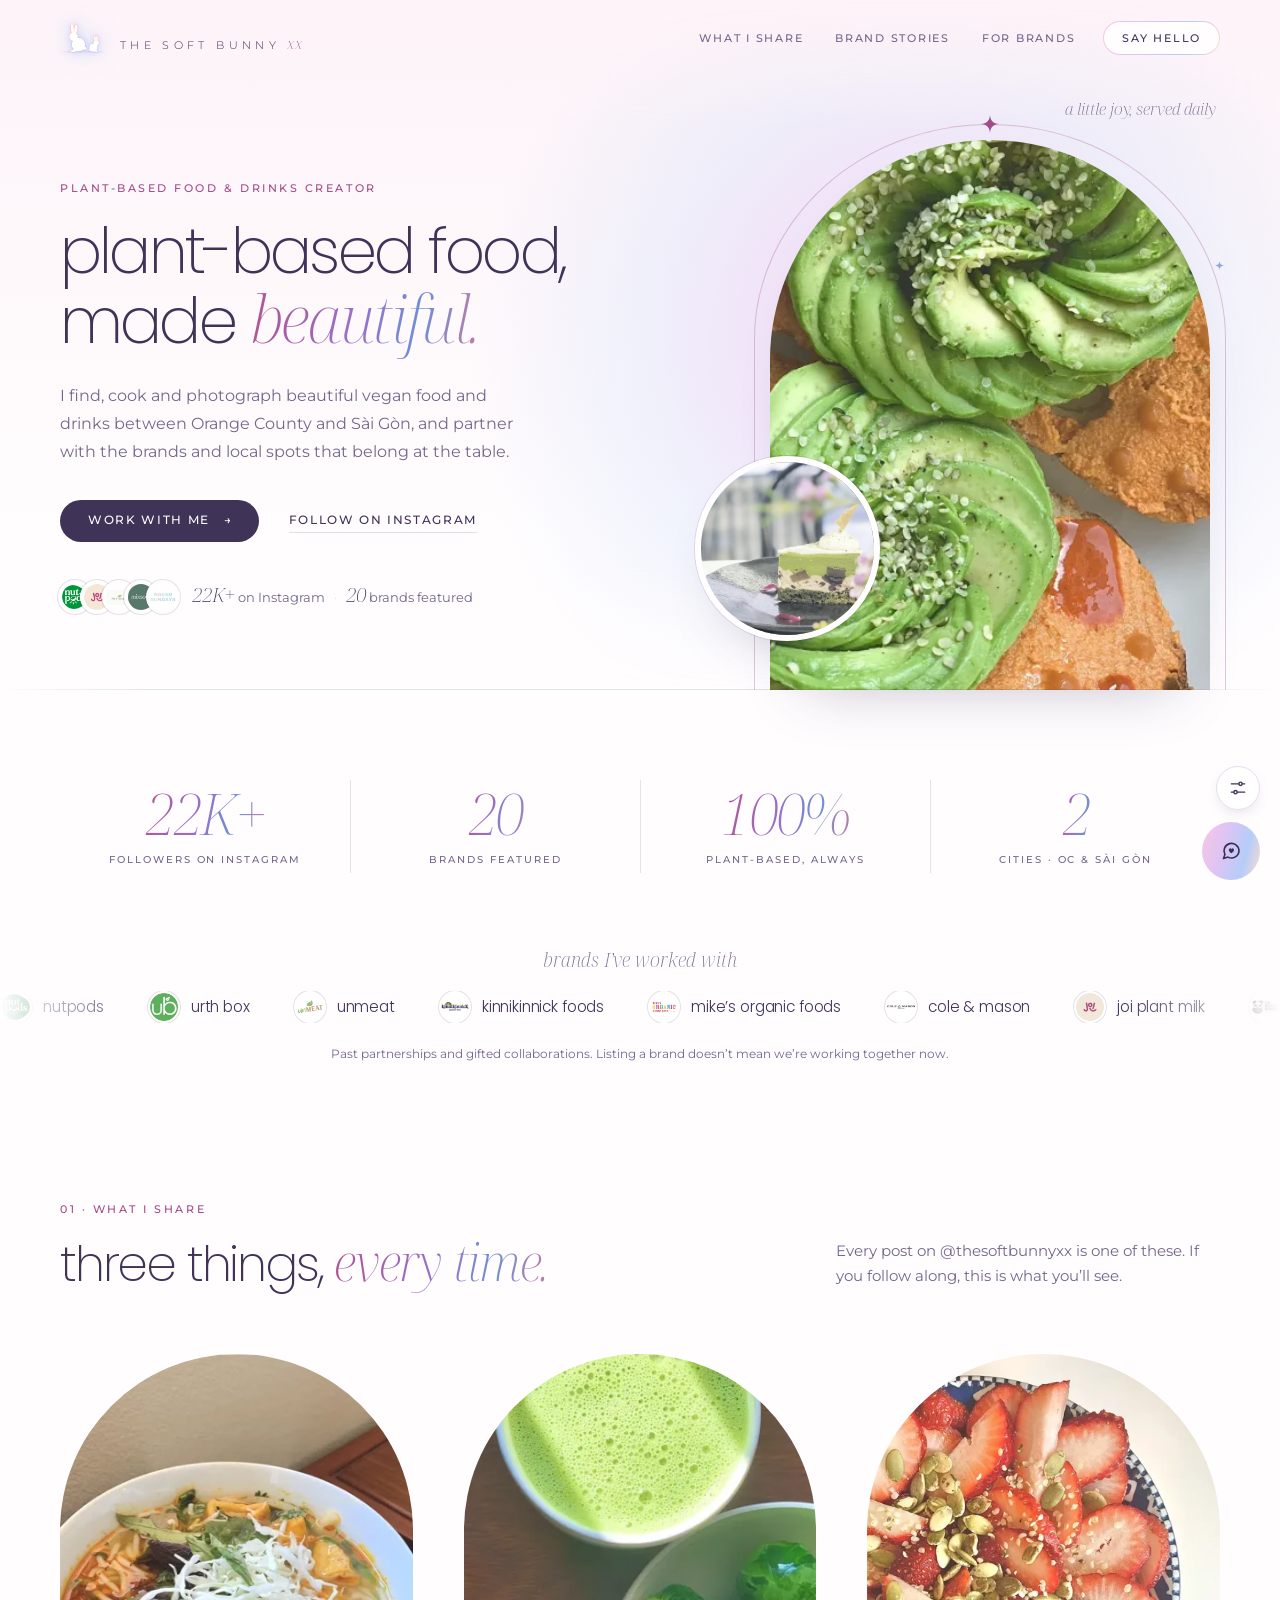
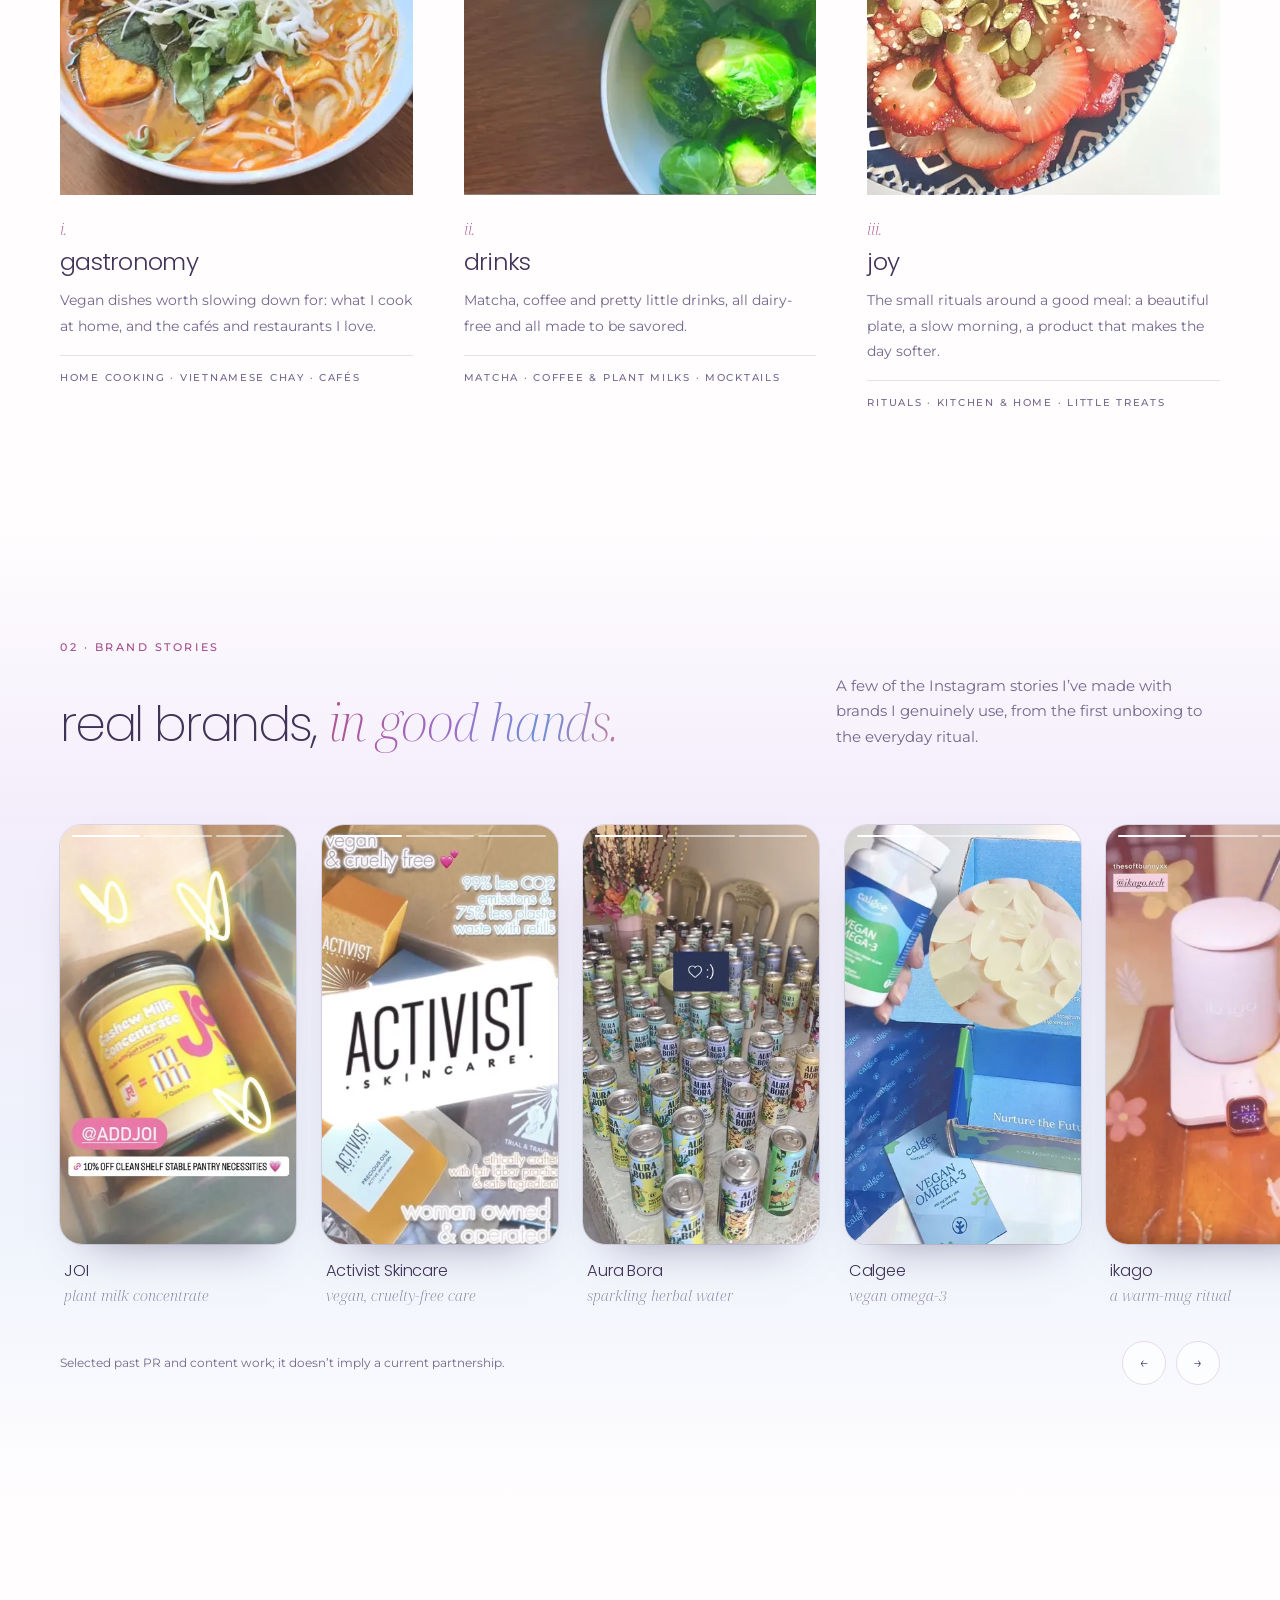
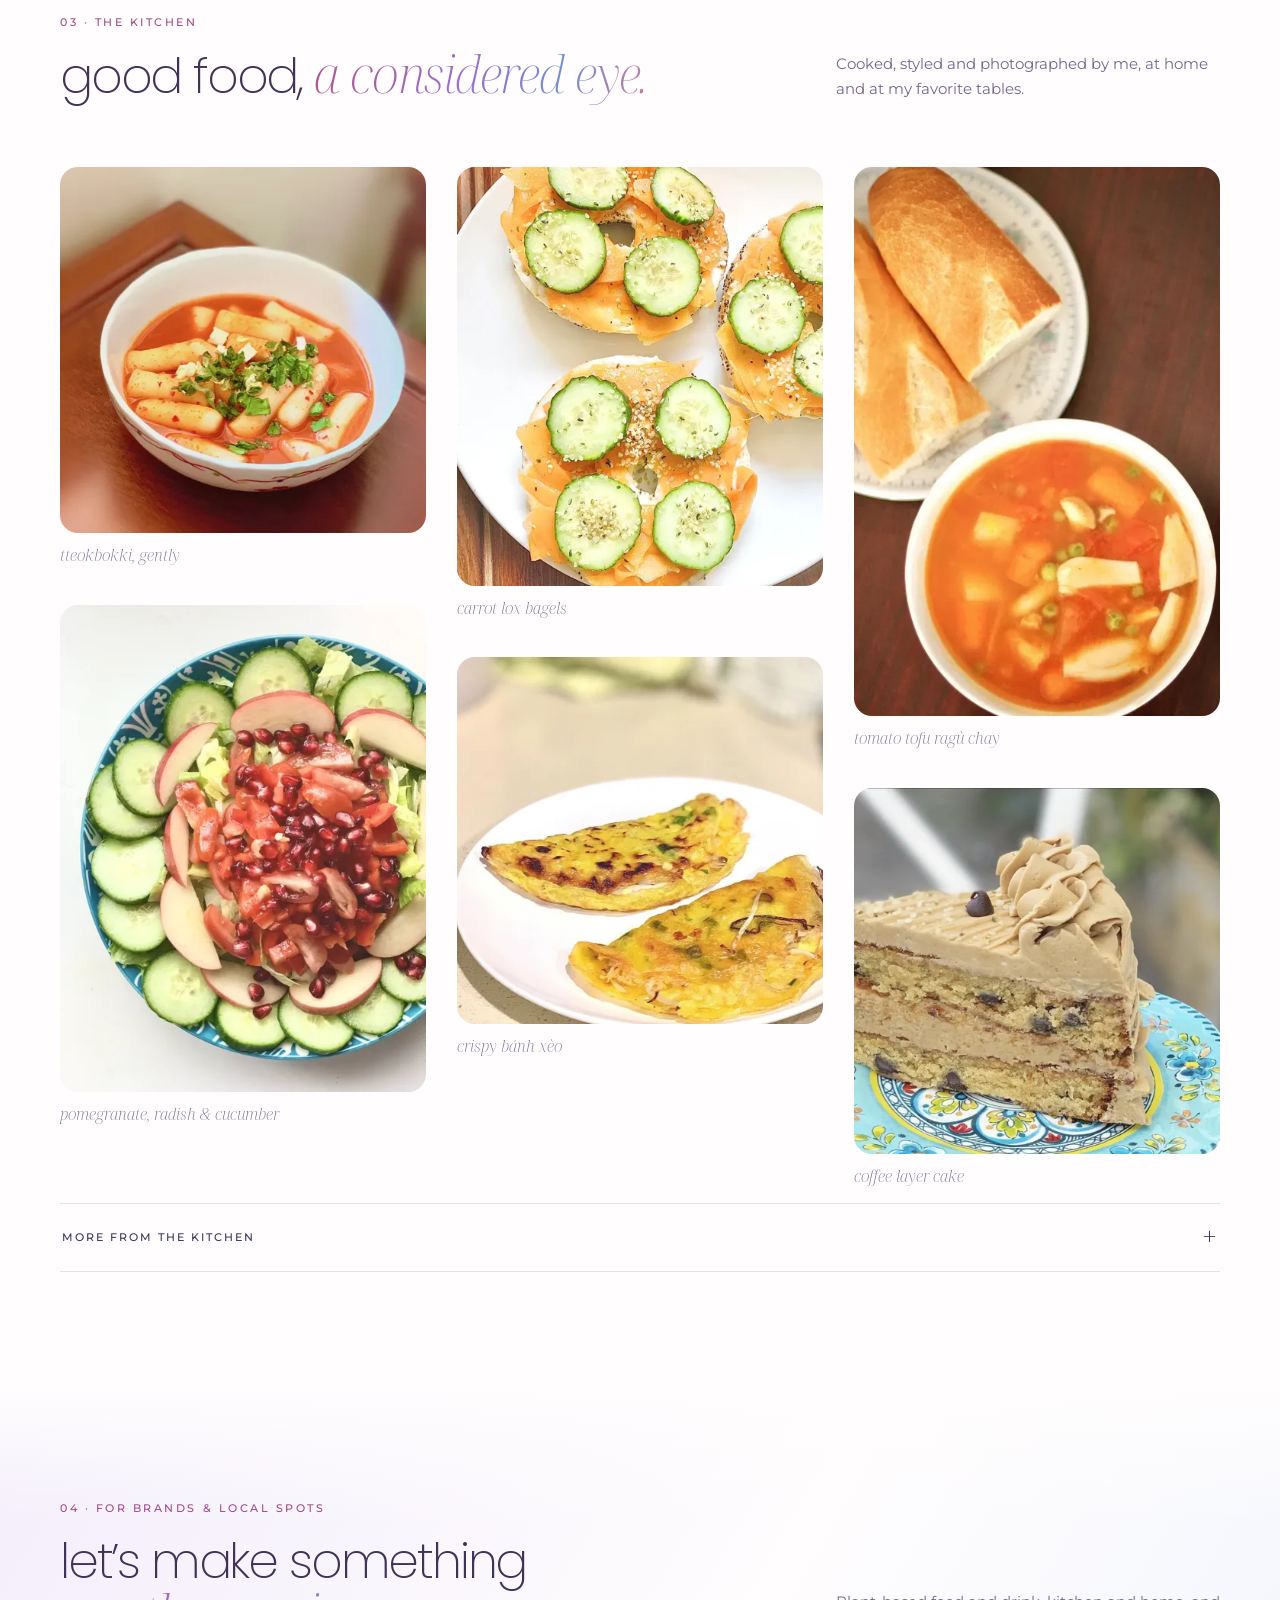
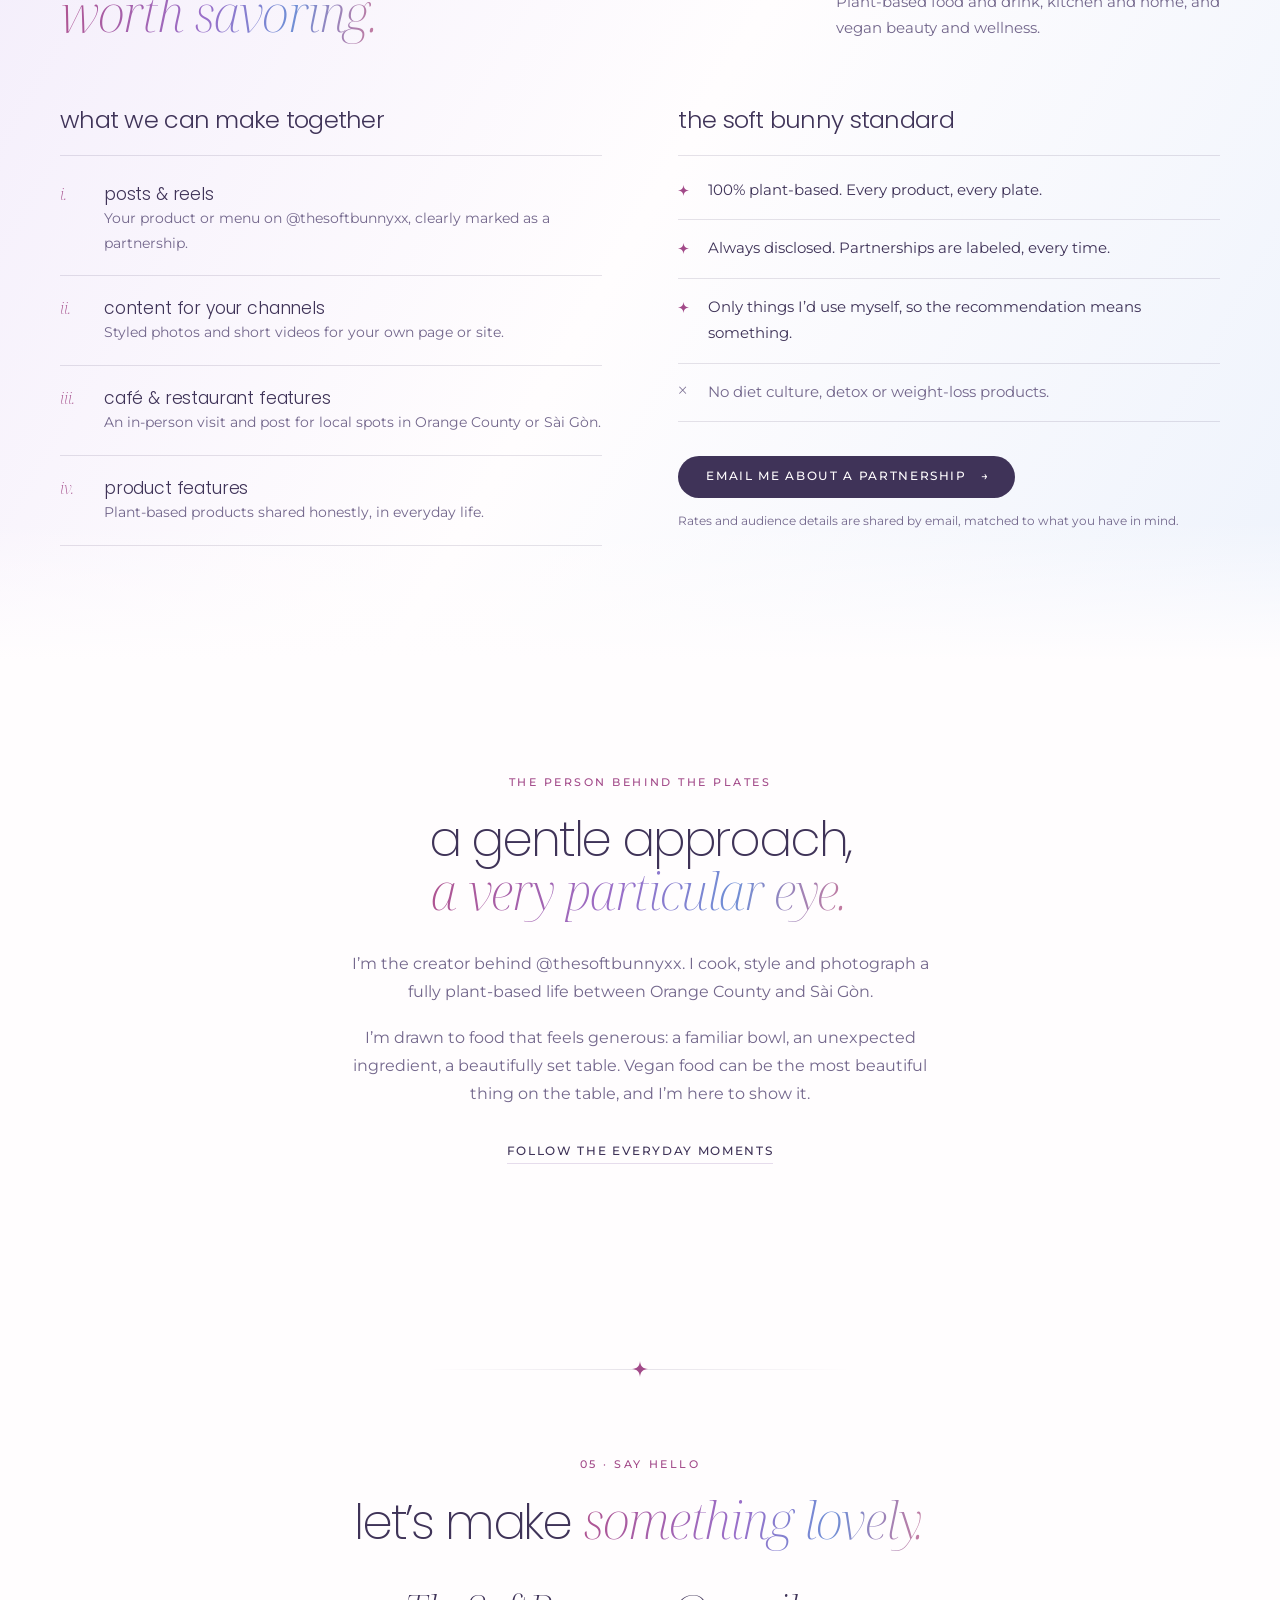
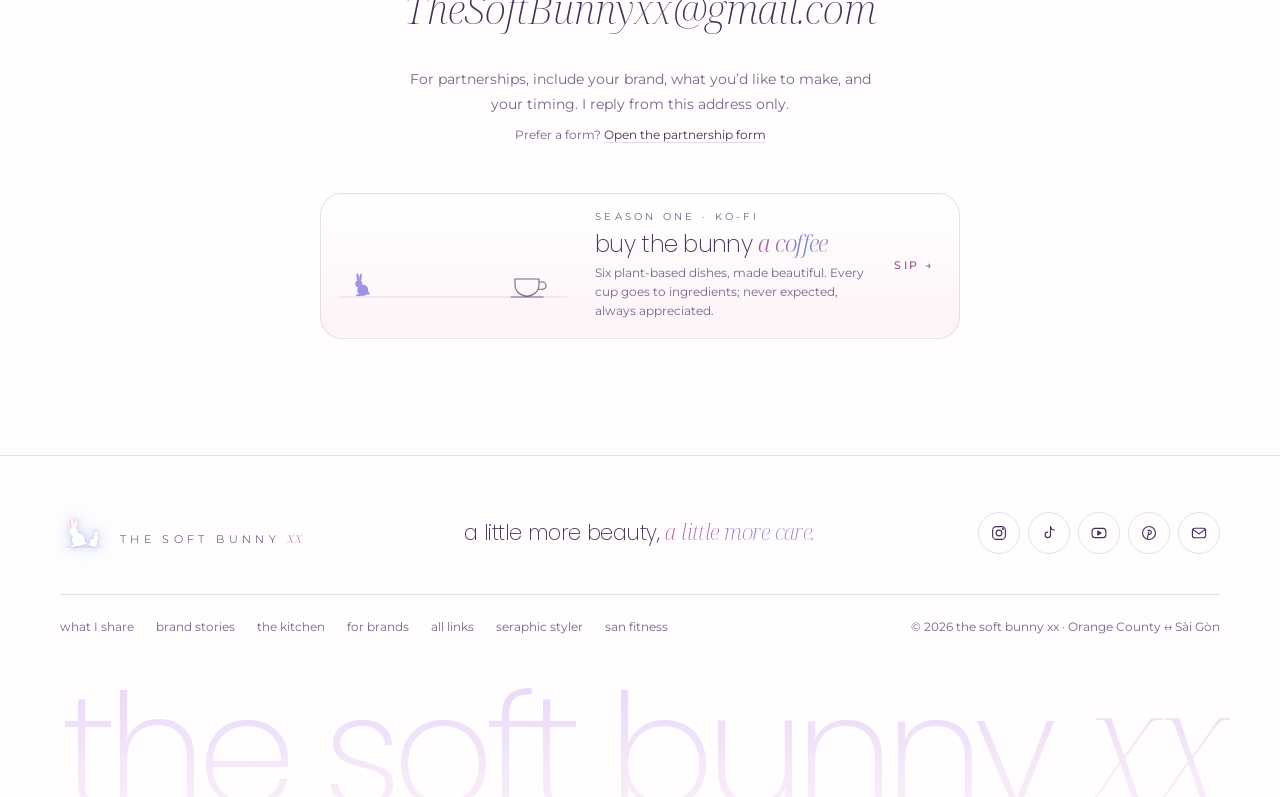
==== commit 89d6c1aa: "Link to Seraphic Styler and San Fitness in the footer" ====
--- a/index.html
+++ b/index.html
@@ -17,9 +17,9 @@
 <script src="assets/preferences.js"></script>
 <link rel="preload" href="assets/fonts/Poppins-ExtraLight.woff" as="font" type="font/woff" crossorigin>
 <link rel="preload" href="assets/fonts/NotoSerifDisplay-Italic.woff2" as="font" type="font/woff2" crossorigin>
-<link rel="stylesheet" href="assets/home.css">
-<script src="assets/site.js" defer></script>
-<script src="assets/home.js" defer></script>
+<link rel="stylesheet" href="assets/home.css?v=20261112">
+<script src="assets/site.js?v=20261112" defer></script>
+<script src="assets/home.js?v=20261112" defer></script>
 <script type="application/ld+json">{"@context": "https://schema.org", "@type": "Person", "name": "the soft bunny xx", "url": "https://thesoftbunnyxx.com/", "email": "mailto:TheSoftBunnyxx@gmail.com", "description": "Plant-based food and drinks creator in Orange County and Sài Gòn. 100% vegan, always.", "sameAs": ["https://www.instagram.com/thesoftbunnyxx", "https://www.tiktok.com/@thesoftbunnyxx", "https://www.youtube.com/@thesoftbunnyxx", "https://www.pinterest.com/thesoftbunnyxx/"]}</script>
 </head>
 <body>
@@ -192,7 +192,7 @@
 <p class="hint" data-r>For partnerships, include your brand, what you’d like to make, and your timing. I reply from this address only.</p>
 <p class="fine" data-r>Prefer a form? <a href="https://tally.so/r/OD9Ayp" target="_blank" rel="noopener noreferrer">Open the partnership form</a></p>
 <a class="kofi" href="https://ko-fi.com/thesoftbunnyxx/" target="_blank" rel="noopener noreferrer" data-r>
-<span class="kofi-art" aria-hidden="true"><svg class="scene" viewBox="0 0 240 90"><defs><linearGradient id="kofi-rb" gradientUnits="userSpaceOnUse" x1="30" x2="196" y1="0" y2="0"><stop offset="0" stop-color="#b5c4f4"/><stop offset=".35" stop-color="#cfaef0"/><stop offset=".62" stop-color="#f3b4d0"/><stop offset=".82" stop-color="#f6d2a6"/><stop offset="1" stop-color="#8fd6c4"/></linearGradient></defs><line class="hz" x1="6" x2="234" y1="76" y2="76"/><path class="trail" pathLength="1" d="M30 76 Q 112 -5.9 194 58"/><path class="cup" d="M182 58 H206 V64 a12 11 0 0 1 -24 0 Z M206 61 h3.5 a3.6 3.6 0 0 1 0 7.2 h-4.5 M178 76 H210"/><path class="steam" d="M190 51 c-2.2 -3 2.2 -5 0 -9"/><path class="steam" d="M198 51 c-2.2 -3 2.2 -5 0 -9"/><path class="glint" d="M214 36 C214.2 39.6 214.7 41.6 216.4 42 C214.7 42.4 214.2 44.4 214 48 C213.8 44.4 213.3 42.4 211.6 42 C213.3 41.6 213.8 39.6 214 36Z"/></svg><span class="kofi-bun"><span class="kofi-y"><svg viewBox="0 0 44 47"><ellipse cx="21.5" cy="34" rx="11" ry="11.5"/><circle cx="13.5" cy="21" r="7"/><ellipse cx="11.5" cy="8" rx="2.3" ry="8" transform="rotate(-7 11.5 8)"/><ellipse cx="17" cy="8.5" rx="2.3" ry="8" transform="rotate(9 17 8.5)"/><circle cx="32" cy="40" r="3"/><ellipse cx="13" cy="44" rx="5" ry="2"/></svg></span></span></span>
+<span class="kofi-art" aria-hidden="true"><svg class="scene" viewBox="0 0 240 90" width="240" height="90"><defs><linearGradient id="kofi-rb" gradientUnits="userSpaceOnUse" x1="30" x2="196" y1="0" y2="0"><stop offset="0" stop-color="#b5c4f4"/><stop offset=".35" stop-color="#cfaef0"/><stop offset=".62" stop-color="#f3b4d0"/><stop offset=".82" stop-color="#f6d2a6"/><stop offset="1" stop-color="#8fd6c4"/></linearGradient></defs><line class="hz" x1="6" x2="234" y1="76" y2="76"/><path class="trail" pathLength="1" d="M30 76 Q 112 -5.9 194 58"/><path class="cup" d="M182 58 H206 V64 a12 11 0 0 1 -24 0 Z M206 61 h3.5 a3.6 3.6 0 0 1 0 7.2 h-4.5 M178 76 H210"/><path class="steam" d="M190 51 c-2.2 -3 2.2 -5 0 -9"/><path class="steam" d="M198 51 c-2.2 -3 2.2 -5 0 -9"/><path class="glint" d="M214 36 C214.2 39.6 214.7 41.6 216.4 42 C214.7 42.4 214.2 44.4 214 48 C213.8 44.4 213.3 42.4 211.6 42 C213.3 41.6 213.8 39.6 214 36Z"/></svg><span class="kofi-bun"><span class="kofi-y"><svg viewBox="0 0 44 47" width="22" height="24"><ellipse cx="21.5" cy="34" rx="11" ry="11.5"/><circle cx="13.5" cy="21" r="7"/><ellipse cx="11.5" cy="8" rx="2.3" ry="8" transform="rotate(-7 11.5 8)"/><ellipse cx="17" cy="8.5" rx="2.3" ry="8" transform="rotate(9 17 8.5)"/><circle cx="32" cy="40" r="3"/><ellipse cx="13" cy="44" rx="5" ry="2"/></svg></span></span></span>
 <span class="kofi-text" lang="en" dir="ltr"><small class="kicker">season one · ko-fi</small><strong>buy the bunny <em>a coffee</em></strong><small class="sub">Six plant-based dishes, made beautiful. Every cup goes to ingredients; never expected, always appreciated.</small></span>
 <span class="kofi-go" aria-hidden="true">sip →</span>
 </a>
@@ -207,7 +207,7 @@
 <nav class="socials" aria-label="Social accounts"><a href="https://www.instagram.com/thesoftbunnyxx" target="_blank" rel="noopener noreferrer" aria-label="Instagram"><svg viewBox="0 0 24 24" aria-hidden="true"><rect x="3.5" y="3.5" width="17" height="17" rx="5"/><circle cx="12" cy="12" r="3.8"/><circle cx="17.2" cy="6.8" r=".6" fill="currentColor"/></svg></a><a href="https://www.tiktok.com/@thesoftbunnyxx" target="_blank" rel="noopener noreferrer" aria-label="TikTok"><svg viewBox="0 0 24 24" aria-hidden="true"><path d="M14 3.5v11a3.6 3.6 0 1 1-3.6-3.6"/><path d="M14 3.5c.5 2.6 2.3 4.3 5 4.5"/></svg></a><a href="https://www.youtube.com/@thesoftbunnyxx" target="_blank" rel="noopener noreferrer" aria-label="YouTube"><svg viewBox="0 0 24 24" aria-hidden="true"><rect x="2.8" y="5.8" width="18.4" height="12.4" rx="4"/><path d="M10.4 9.4v5.2l4.4-2.6z" fill="currentColor"/></svg></a><a href="https://www.pinterest.com/thesoftbunnyxx/" target="_blank" rel="noopener noreferrer" aria-label="Pinterest"><svg viewBox="0 0 24 24" aria-hidden="true"><circle cx="12" cy="12" r="8.6"/><path d="M10.6 8.6c2.9-1.1 5 .7 4.5 3-.4 2-2.5 2.7-3.6 1.6"/><path d="M11.7 10.4 9.7 19.6"/></svg></a><a href="mailto:TheSoftBunnyxx@gmail.com" aria-label="Email"><svg viewBox="0 0 24 24" aria-hidden="true"><rect x="3.2" y="5.6" width="17.6" height="12.8" rx="3"/><path d="m4.4 7.6 7.6 5.6 7.6-5.6"/></svg></a></nav>
 </div>
 <div class="foot-bottom">
-<nav aria-label="Footer"><a href="#share">what I share</a><a href="#stories">brand stories</a><a href="#gallery">the kitchen</a><a href="#brands">for brands</a><a href="links/">all links</a></nav>
+<nav aria-label="Footer"><a href="#share">what I share</a><a href="#stories">brand stories</a><a href="#gallery">the kitchen</a><a href="#brands">for brands</a><a href="links/">all links</a><a href="https://www.seraphicstyler.com/" rel="noopener">seraphic styler</a><a href="https://sanfitnessxx.com/" rel="noopener">san fitness</a></nav>
 <p>© 2026 the soft bunny xx · Orange County ↔ Sài&nbsp;Gòn</p>
 </div>
 </div>
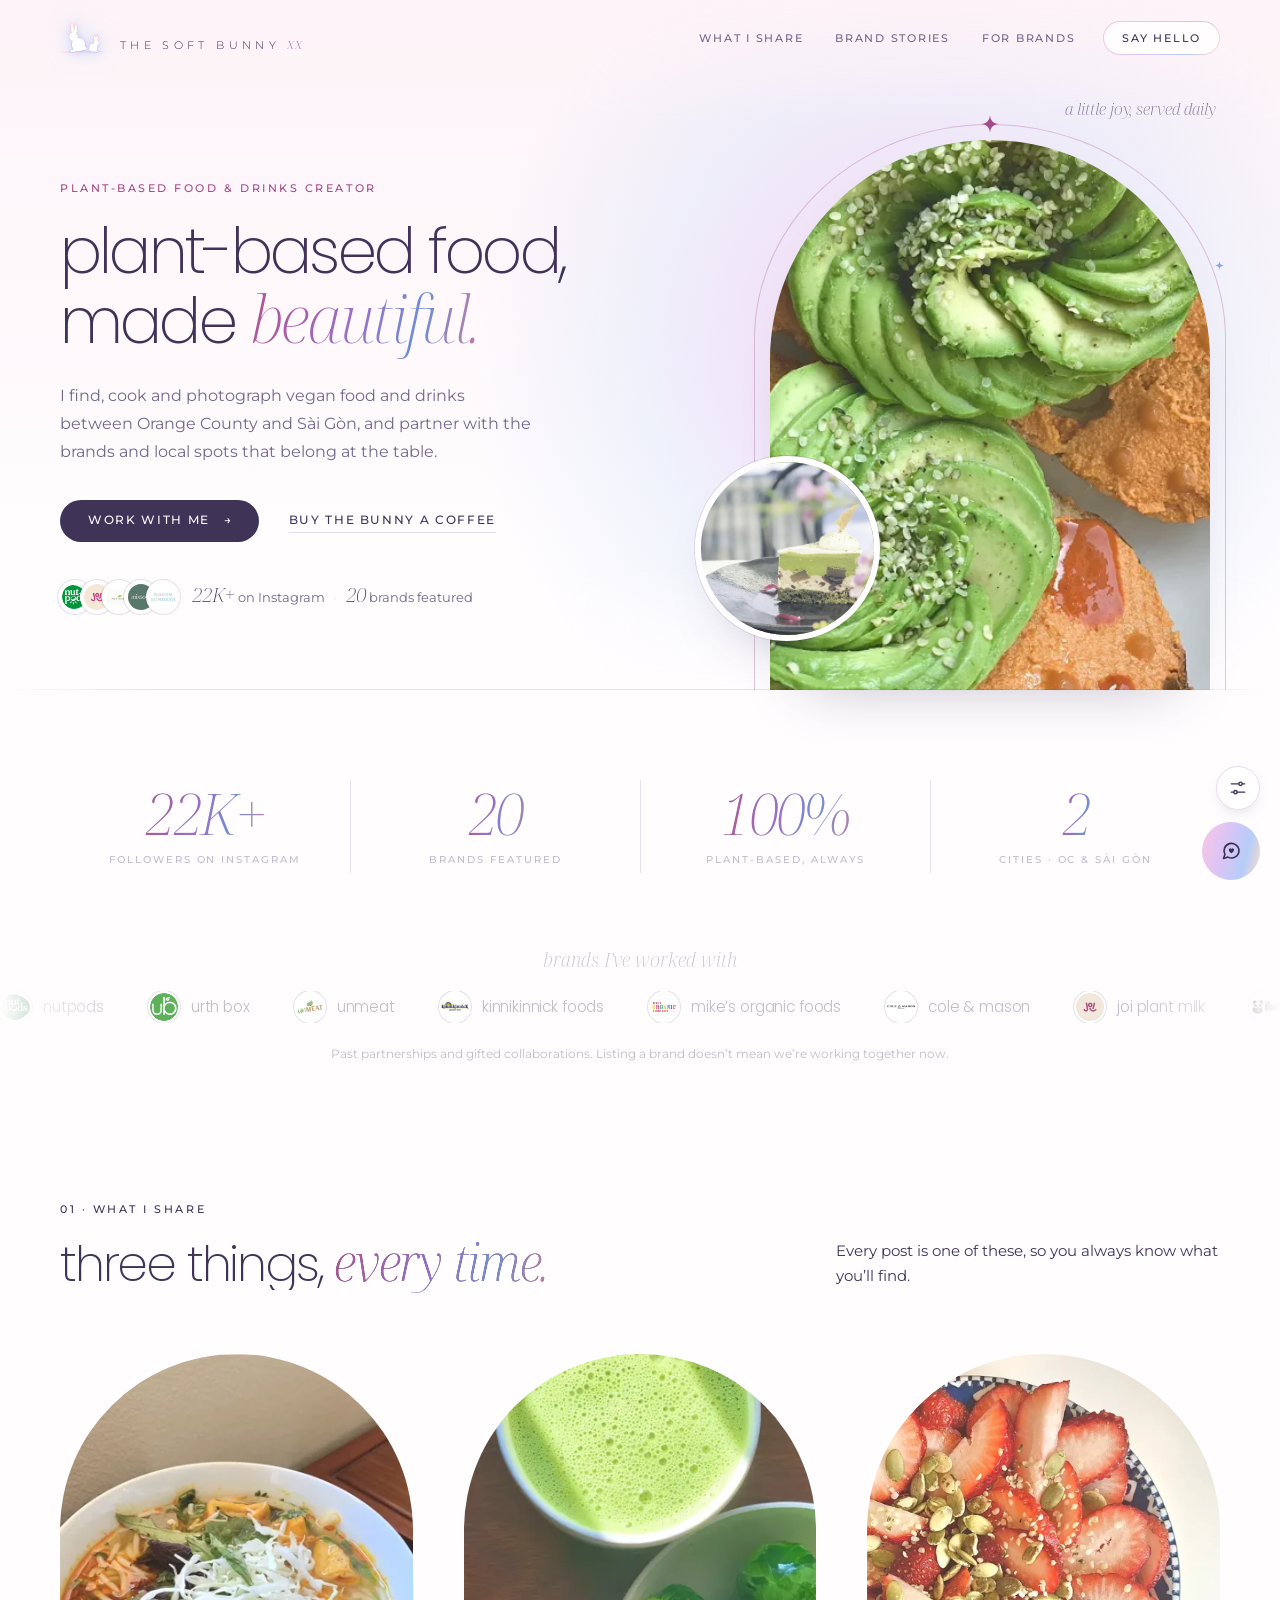
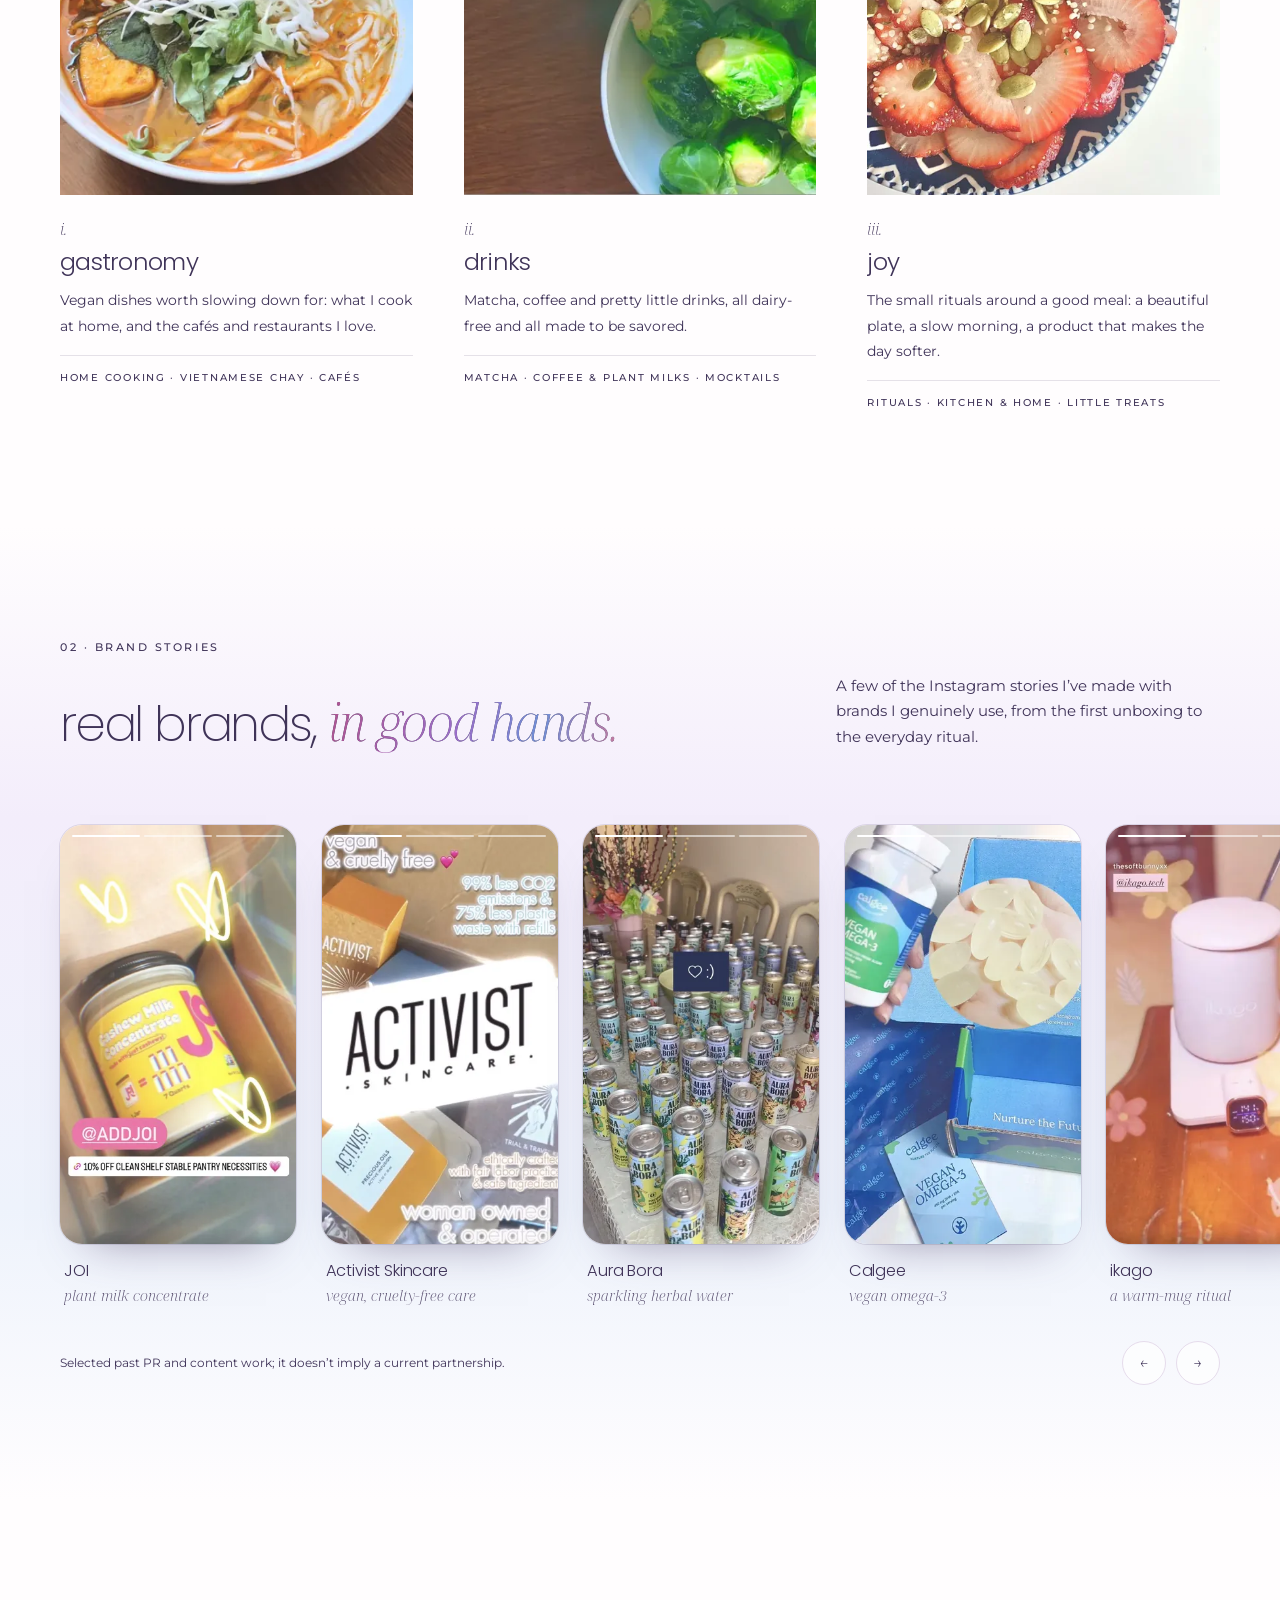
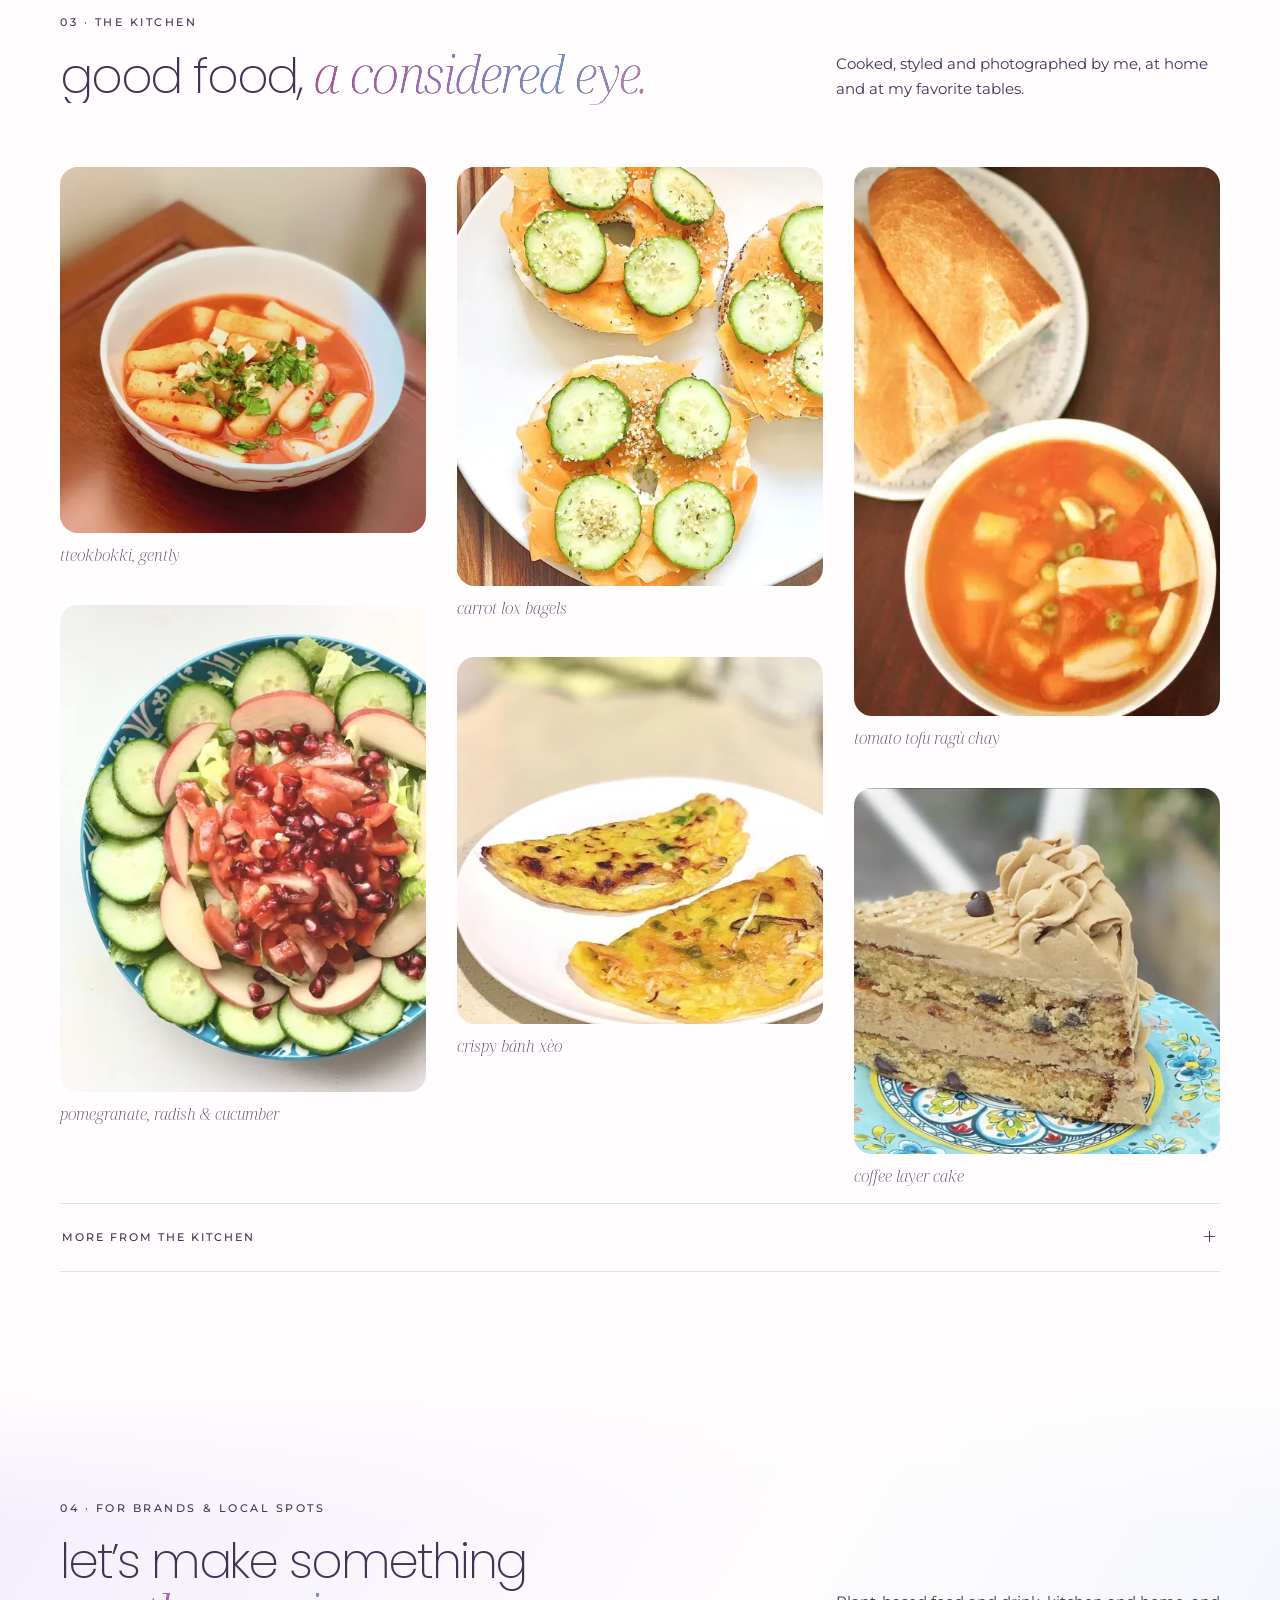
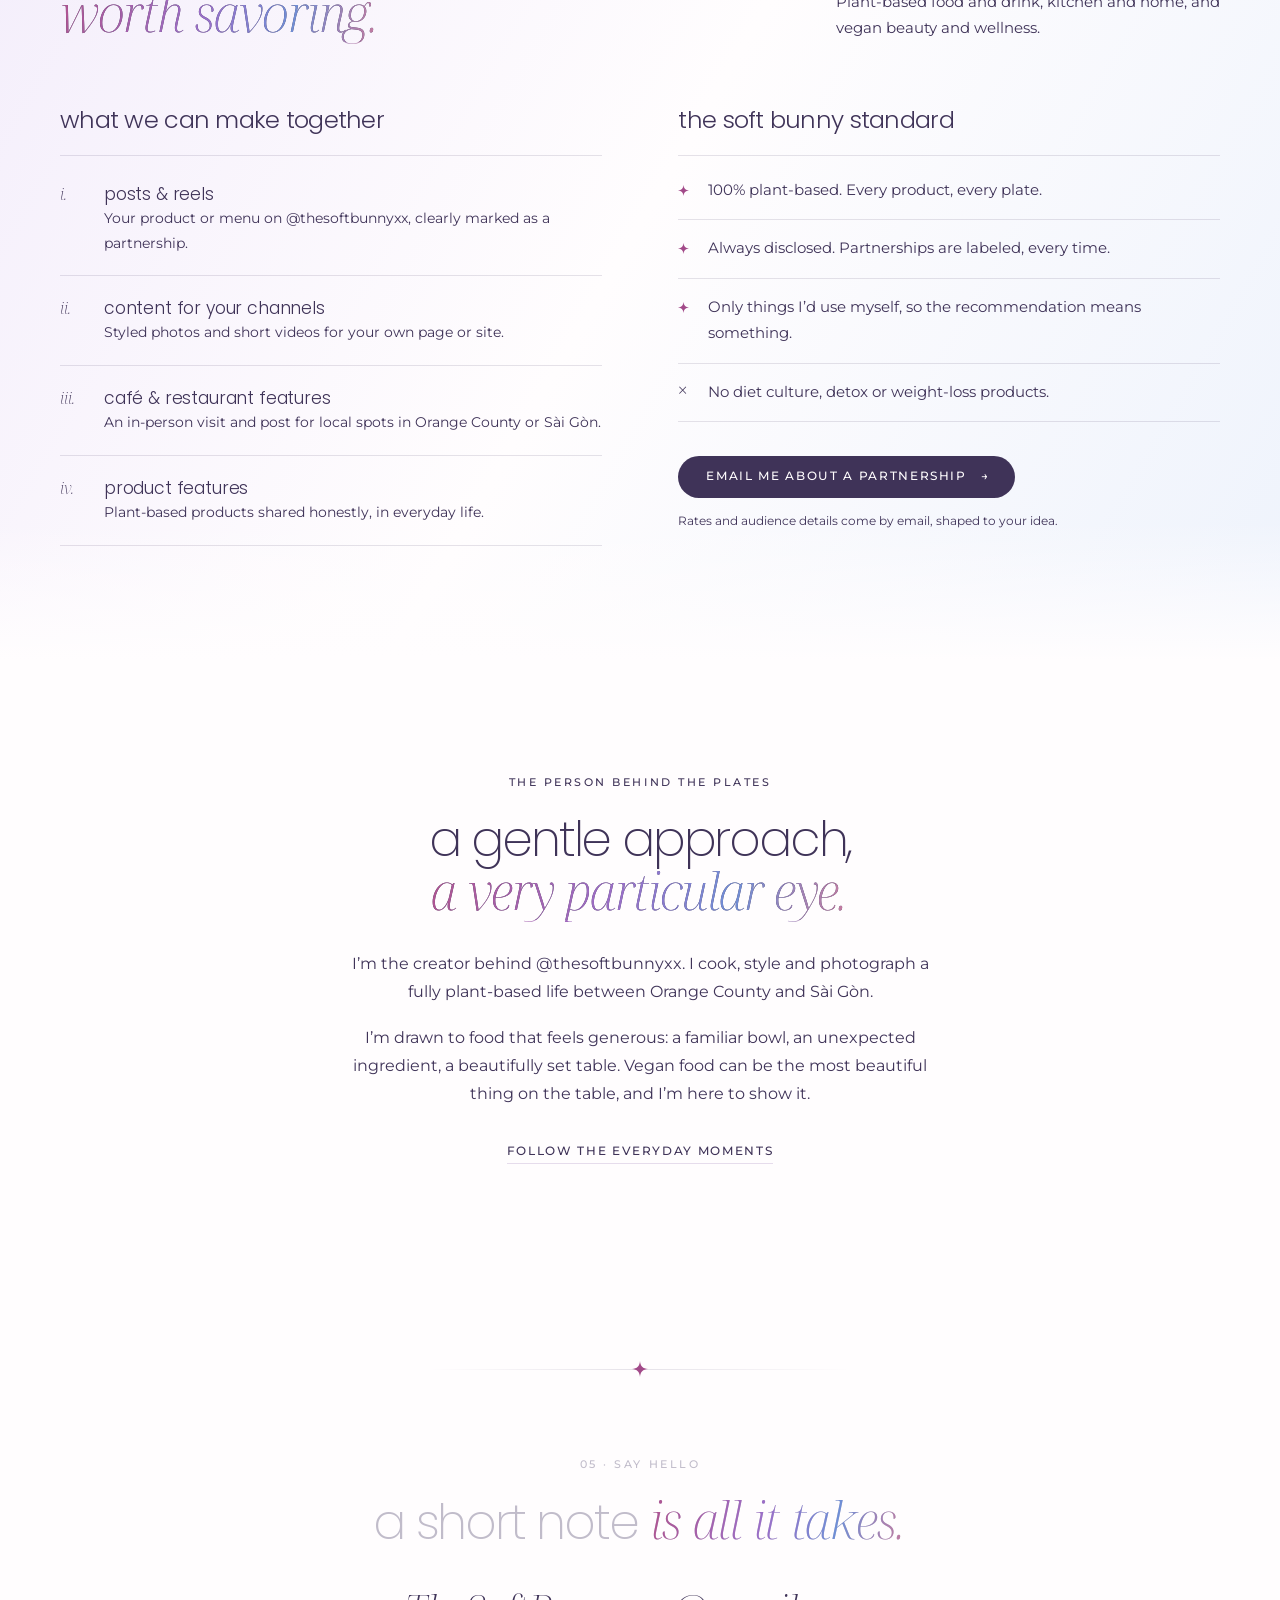
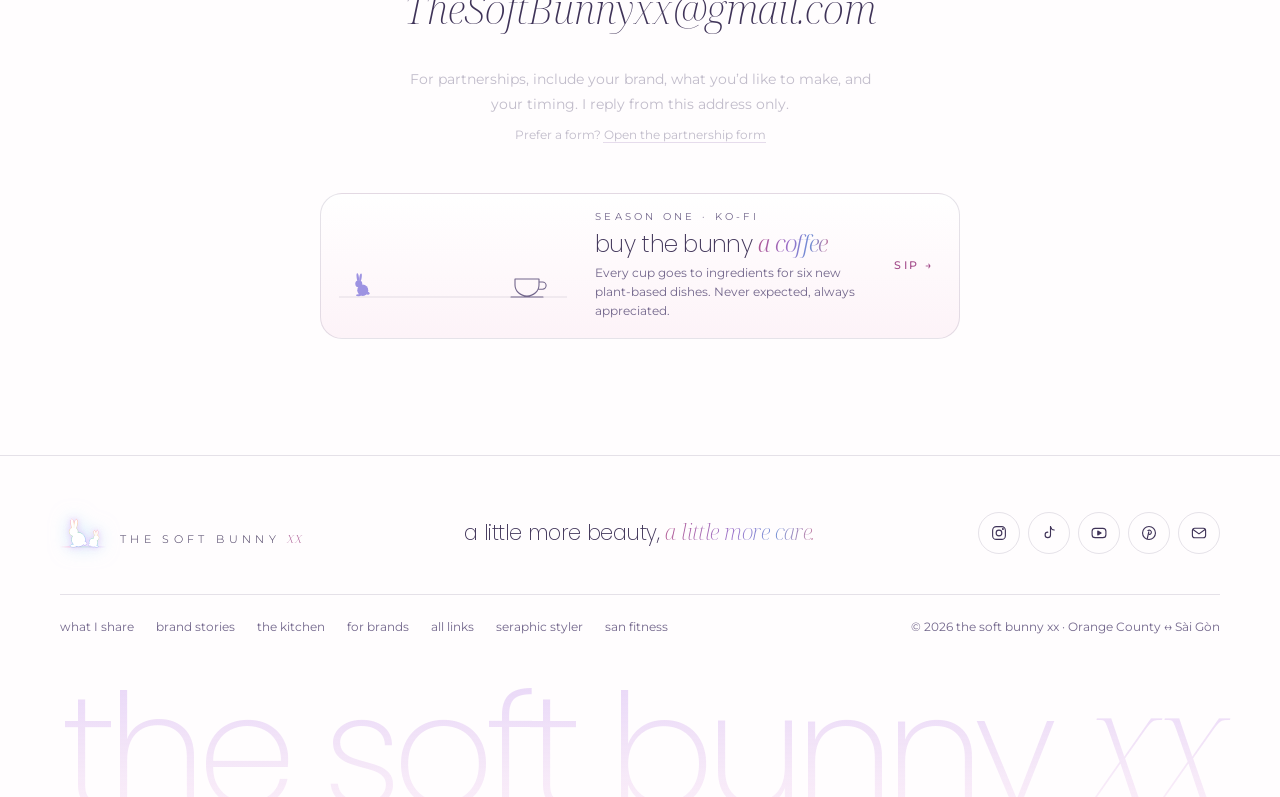
==== commit 21af4da8: "Ko-fi in the hero, simpler wording, reading highlight" ====
--- a/index.html
+++ b/index.html
@@ -17,9 +17,11 @@
 <script src="assets/preferences.js"></script>
 <link rel="preload" href="assets/fonts/Poppins-ExtraLight.woff" as="font" type="font/woff" crossorigin>
 <link rel="preload" href="assets/fonts/NotoSerifDisplay-Italic.woff2" as="font" type="font/woff2" crossorigin>
-<link rel="stylesheet" href="assets/home.css?v=20261112">
+<link rel="stylesheet" href="assets/home.css?v=20261113">
+<link rel="stylesheet" href="assets/reading-highlight.css?v=3">
 <script src="assets/site.js?v=20261112" defer></script>
 <script src="assets/home.js?v=20261112" defer></script>
+<script src="assets/reading-highlight.js?v=4" defer></script>
 <script type="application/ld+json">{"@context": "https://schema.org", "@type": "Person", "name": "the soft bunny xx", "url": "https://thesoftbunnyxx.com/", "email": "mailto:TheSoftBunnyxx@gmail.com", "description": "Plant-based food and drinks creator in Orange County and Sài Gòn. 100% vegan, always.", "sameAs": ["https://www.instagram.com/thesoftbunnyxx", "https://www.tiktok.com/@thesoftbunnyxx", "https://www.youtube.com/@thesoftbunnyxx", "https://www.pinterest.com/thesoftbunnyxx/"]}</script>
 </head>
 <body>
@@ -45,16 +47,16 @@
 </div>
 </header>
 
-<main id="main">
-
-<section class="hero" id="intro" aria-labelledby="hero-title">
+<main id="main" data-rh-scope>
+
+<section class="hero" id="intro" data-rh-skip aria-labelledby="hero-title">
 <div class="hero-light" aria-hidden="true"><i></i></div>
 <div class="wrap hero-grid">
 <div class="hero-copy">
 <p class="kicker" data-r>plant-based food &amp; drinks creator</p>
 <h1 id="hero-title" data-r>plant-based food,<br>made <em>beautiful.</em></h1>
-<p class="lede" data-r>I find, cook and photograph beautiful vegan food and drinks between Orange County and Sài&nbsp;Gòn, and partner with the brands and local spots that belong at the table.</p>
-<div class="cta-row" data-r><a class="btn" href="#brands">work with me <span aria-hidden="true">→</span></a><a class="quiet" href="https://www.instagram.com/thesoftbunnyxx" target="_blank" rel="noopener noreferrer">follow on Instagram</a></div>
+<p class="lede" data-r>I find, cook and photograph vegan food and drinks between Orange County and Sài&nbsp;Gòn, and partner with the brands and local spots that belong at the table.</p>
+<div class="cta-row" data-r><a class="btn" href="#brands">work with me <span aria-hidden="true">→</span></a><a class="quiet" href="https://ko-fi.com/thesoftbunnyxx/" target="_blank" rel="noopener noreferrer">buy the bunny a coffee</a></div>
 <div class="hero-proof" data-r><span class="logo-stack" aria-hidden="true"><img src="assets/partners/96/nutpods.png" alt="" width="30" height="30" decoding="async"><img src="assets/partners/96/joi.png" alt="" width="30" height="30" decoding="async"><img src="assets/partners/96/plant-therapy.png" alt="" width="30" height="30" decoding="async"><img src="assets/partners/96/mixsoon.png" alt="" width="30" height="30" decoding="async"><img src="assets/partners/96/naked-sundays.png" alt="" width="30" height="30" decoding="async"></span><p><span><strong>22K+</strong> on Instagram</span> <span class="dot" aria-hidden="true">·</span> <span><strong>20</strong> brands featured</span></p></div>
 </div>
 <div class="hero-art" data-r>
@@ -91,7 +93,7 @@
 <header class="head" data-r>
 <p class="kicker">01 · what I share</p>
 <h2 id="share-title">three things, <em>every time.</em></h2>
-<p>Every post on @thesoftbunnyxx is one of these. If you follow along, this is what you’ll see.</p>
+<p data-rh>Every post is one of these, so you always know what you’ll find.</p>
 </header>
 <div class="pillars">
 <article class="pillar" data-r><figure class="arch sm"><img src="assets/gastronomy/gastro-22.webp" alt="Noodle soup with tofu and fresh herbs" width="1000" height="997" loading="lazy" decoding="async" srcset="assets/responsive/gastro-22-480.webp 480w, assets/responsive/gastro-22-960.webp 960w" sizes="(max-width: 700px) 92vw, 400px"></figure><p class="num">i.</p><h3>gastronomy</h3><p>Vegan dishes worth slowing down for: what I cook at home, and the cafés and restaurants I love.</p><p class="tags">home cooking · Vietnamese chay · cafés</p></article>
@@ -105,7 +107,7 @@
 <header class="head" data-r>
 <p class="kicker">02 · brand stories</p>
 <h2 id="stories-title">real brands, <em>in good hands.</em></h2>
-<p>A few of the Instagram stories I’ve made with brands I genuinely use, from the first unboxing to the everyday ritual.</p>
+<p data-rh>A few of the Instagram stories I’ve made with brands I genuinely use, from the first unboxing to the everyday ritual.</p>
 </header>
 </div>
 <div class="stories-shell" data-r>
@@ -128,7 +130,7 @@
 <header class="head" data-r>
 <p class="kicker">03 · the kitchen</p>
 <h2 id="gallery-title">good food, <em>a considered eye.</em></h2>
-<p>Cooked, styled and photographed by me, at home and at my favorite tables.</p>
+<p data-rh>Cooked, styled and photographed by me, at home and at my favorite tables.</p>
 </header>
 <div class="shots">
 <figure class="shot" data-r><img src="assets/gastronomy/gastro-10.webp" alt="tteokbokki with scallions in a gentle red broth" width="1000" height="1000" loading="lazy" decoding="async" srcset="assets/responsive/gastro-10-480.webp 480w, assets/responsive/gastro-10-960.webp 960w" sizes="(max-width: 700px) 92vw, (max-width: 1100px) 46vw, 380px"><figcaption>tteokbokki, gently</figcaption></figure>
@@ -149,7 +151,7 @@
 <header class="head" data-r>
 <p class="kicker">04 · for brands &amp; local spots</p>
 <h2 id="brands-title">let’s make something <em>worth savoring.</em></h2>
-<p>Plant-based food and drink, kitchen and home, and vegan beauty and wellness.</p>
+<p data-rh>Plant-based food and drink, kitchen and home, and vegan beauty and wellness.</p>
 </header>
 <div class="offer">
 <div class="offer-col" data-r>
@@ -170,7 +172,7 @@
 <li class="no"><span aria-hidden="true">×</span>No diet culture, detox or weight-loss products.</li>
 </ul>
 <a class="btn" href="mailto:TheSoftBunnyxx@gmail.com?subject=Partnership%20%E2%80%94%20%5Byour%20brand%5D">email me about a partnership <span aria-hidden="true">→</span></a>
-<p class="fine">Rates and audience details are shared by email, matched to what you have in mind.</p>
+<p class="fine">Rates and audience details come by email, shaped to your idea.</p>
 </div>
 </div>
 </div>
@@ -179,21 +181,21 @@
 <section class="section wrap about" id="about" aria-labelledby="about-title">
 <p class="kicker" data-r>the person behind the plates</p>
 <h2 id="about-title" data-r>a gentle approach, <em>a very particular eye.</em></h2>
-<p data-r>I’m the creator behind @thesoftbunnyxx. I cook, style and photograph a fully plant-based life between Orange County and Sài&nbsp;Gòn.</p>
-<p data-r>I’m drawn to food that feels generous: a familiar bowl, an unexpected ingredient, a beautifully set table. Vegan food can be the most beautiful thing on the table, and I’m here to show it.</p>
+<p data-r data-rh>I’m the creator behind @thesoftbunnyxx. I cook, style and photograph a fully plant-based life between Orange County and Sài&nbsp;Gòn.</p>
+<p data-r data-rh>I’m drawn to food that feels generous: a familiar bowl, an unexpected ingredient, a beautifully set table. Vegan food can be the most beautiful thing on the table, and I’m here to show it.</p>
 <a class="quiet" data-r href="https://www.instagram.com/thesoftbunnyxx" target="_blank" rel="noopener noreferrer">follow the everyday moments</a>
 </section>
 
 <section class="section wrap contact" id="connect" aria-labelledby="connect-title"><span id="pay" class="anchor"></span>
 <div class="contact-line" aria-hidden="true"><svg class="needle"><use href="#sb-star"/></svg></div>
 <p class="kicker" data-r>05 · say hello</p>
-<h2 id="connect-title" data-r>let’s make <em>something lovely.</em></h2>
+<h2 id="connect-title" data-r>a short note <em>is all it takes.</em></h2>
 <a class="email" data-r href="mailto:TheSoftBunnyxx@gmail.com?subject=Partnership%20%E2%80%94%20%5Byour%20brand%5D">TheSoftBunnyxx@gmail.com</a>
 <p class="hint" data-r>For partnerships, include your brand, what you’d like to make, and your timing. I reply from this address only.</p>
 <p class="fine" data-r>Prefer a form? <a href="https://tally.so/r/OD9Ayp" target="_blank" rel="noopener noreferrer">Open the partnership form</a></p>
 <a class="kofi" href="https://ko-fi.com/thesoftbunnyxx/" target="_blank" rel="noopener noreferrer" data-r>
 <span class="kofi-art" aria-hidden="true"><svg class="scene" viewBox="0 0 240 90" width="240" height="90"><defs><linearGradient id="kofi-rb" gradientUnits="userSpaceOnUse" x1="30" x2="196" y1="0" y2="0"><stop offset="0" stop-color="#b5c4f4"/><stop offset=".35" stop-color="#cfaef0"/><stop offset=".62" stop-color="#f3b4d0"/><stop offset=".82" stop-color="#f6d2a6"/><stop offset="1" stop-color="#8fd6c4"/></linearGradient></defs><line class="hz" x1="6" x2="234" y1="76" y2="76"/><path class="trail" pathLength="1" d="M30 76 Q 112 -5.9 194 58"/><path class="cup" d="M182 58 H206 V64 a12 11 0 0 1 -24 0 Z M206 61 h3.5 a3.6 3.6 0 0 1 0 7.2 h-4.5 M178 76 H210"/><path class="steam" d="M190 51 c-2.2 -3 2.2 -5 0 -9"/><path class="steam" d="M198 51 c-2.2 -3 2.2 -5 0 -9"/><path class="glint" d="M214 36 C214.2 39.6 214.7 41.6 216.4 42 C214.7 42.4 214.2 44.4 214 48 C213.8 44.4 213.3 42.4 211.6 42 C213.3 41.6 213.8 39.6 214 36Z"/></svg><span class="kofi-bun"><span class="kofi-y"><svg viewBox="0 0 44 47" width="22" height="24"><ellipse cx="21.5" cy="34" rx="11" ry="11.5"/><circle cx="13.5" cy="21" r="7"/><ellipse cx="11.5" cy="8" rx="2.3" ry="8" transform="rotate(-7 11.5 8)"/><ellipse cx="17" cy="8.5" rx="2.3" ry="8" transform="rotate(9 17 8.5)"/><circle cx="32" cy="40" r="3"/><ellipse cx="13" cy="44" rx="5" ry="2"/></svg></span></span></span>
-<span class="kofi-text" lang="en" dir="ltr"><small class="kicker">season one · ko-fi</small><strong>buy the bunny <em>a coffee</em></strong><small class="sub">Six plant-based dishes, made beautiful. Every cup goes to ingredients; never expected, always appreciated.</small></span>
+<span class="kofi-text" lang="en" dir="ltr"><small class="kicker">season one · ko-fi</small><strong>buy the bunny <em>a coffee</em></strong><small class="sub">Every cup goes to ingredients for six new plant-based dishes. Never expected, always appreciated.</small></span>
 <span class="kofi-go" aria-hidden="true">sip →</span>
 </a>
 </section>
@@ -207,11 +209,13 @@
 <nav class="socials" aria-label="Social accounts"><a href="https://www.instagram.com/thesoftbunnyxx" target="_blank" rel="noopener noreferrer" aria-label="Instagram"><svg viewBox="0 0 24 24" aria-hidden="true"><rect x="3.5" y="3.5" width="17" height="17" rx="5"/><circle cx="12" cy="12" r="3.8"/><circle cx="17.2" cy="6.8" r=".6" fill="currentColor"/></svg></a><a href="https://www.tiktok.com/@thesoftbunnyxx" target="_blank" rel="noopener noreferrer" aria-label="TikTok"><svg viewBox="0 0 24 24" aria-hidden="true"><path d="M14 3.5v11a3.6 3.6 0 1 1-3.6-3.6"/><path d="M14 3.5c.5 2.6 2.3 4.3 5 4.5"/></svg></a><a href="https://www.youtube.com/@thesoftbunnyxx" target="_blank" rel="noopener noreferrer" aria-label="YouTube"><svg viewBox="0 0 24 24" aria-hidden="true"><rect x="2.8" y="5.8" width="18.4" height="12.4" rx="4"/><path d="M10.4 9.4v5.2l4.4-2.6z" fill="currentColor"/></svg></a><a href="https://www.pinterest.com/thesoftbunnyxx/" target="_blank" rel="noopener noreferrer" aria-label="Pinterest"><svg viewBox="0 0 24 24" aria-hidden="true"><circle cx="12" cy="12" r="8.6"/><path d="M10.6 8.6c2.9-1.1 5 .7 4.5 3-.4 2-2.5 2.7-3.6 1.6"/><path d="M11.7 10.4 9.7 19.6"/></svg></a><a href="mailto:TheSoftBunnyxx@gmail.com" aria-label="Email"><svg viewBox="0 0 24 24" aria-hidden="true"><rect x="3.2" y="5.6" width="17.6" height="12.8" rx="3"/><path d="m4.4 7.6 7.6 5.6 7.6-5.6"/></svg></a></nav>
 </div>
 <div class="foot-bottom">
-<nav aria-label="Footer"><a href="#share">what I share</a><a href="#stories">brand stories</a><a href="#gallery">the kitchen</a><a href="#brands">for brands</a><a href="links/">all links</a><a href="https://www.seraphicstyler.com/" rel="noopener">seraphic styler</a><a href="https://sanfitnessxx.com/" rel="noopener">san fitness</a></nav>
+<nav aria-label="Footer"><a href="#share">what I share</a><a href="#stories">brand stories</a><a href="#gallery">the kitchen</a><a href="#brands">for brands</a><a href="links/">all links</a><a href="https://www.seraphicstyler.com/links" rel="noopener">seraphic styler</a><a href="https://sanfitnessxx.com/" rel="noopener">san fitness</a></nav>
 <p>© 2026 the soft bunny xx · Orange County ↔ Sài&nbsp;Gòn</p>
 </div>
 </div>
 <p class="foot-giant" aria-hidden="true">the soft bunny <i>xx</i></p>
 </footer>
+<script src="assets/kofi-nudge.js?v=2" defer data-url="https://ko-fi.com/thesoftbunnyxx/" data-title="buy the bunny a coffee?" data-line="every cup keeps the plant-based recipes coming." data-cta="support on ko-fi" data-tone="light" data-side="left"></script>
+<script src="assets/kofi-panel.js?v=20261113" defer data-url="https://ko-fi.com/thesoftbunnyxx/" data-label="season one · ko-fi" data-title="buy the bunny *a coffee*" data-line="Every cup keeps the plant-based recipes coming. Never expected, always appreciated." data-out="open ko-fi in a new tab" data-head="Poppins,system-ui,sans-serif" data-serif="'Noto Serif Display',Georgia,serif" data-sans="Montserrat,system-ui,sans-serif" data-em="iri" data-hue="aurora"></script>
 </body>
 </html>
--- a/assets/home.css
+++ b/assets/home.css
@@ -246,6 +246,11 @@
 .about h2 { margin-bottom:30px }
 .about p:not(.kicker) { color:var(--muted); margin:0 auto 18px; max-width:38rem }
 .about .quiet { margin-top:14px }
+/* reading highlight (reading-highlight.css/.js): faded ahead, one line lit in the
+   site's iridescent --iri, full ink once read. On html so light/dark both follow. */
+html { --rh-ink:var(--ink); --rh-bg:var(--paper); --rh-active:var(--accent); --rh-active-gradient:var(--iri) }
+.about p[data-rh] { color:var(--ink) }
+html.rm [data-rh] { --rh-off:1 }
 .contact { text-align:center; padding-top:clamp(56px,7vw,96px) }
 .contact-line { position:relative; height:1px; width:min(420px,70%); margin:0 auto clamp(56px,7vw,88px); background:linear-gradient(90deg,transparent,var(--hair),transparent) }
 .contact-line .needle { position:absolute; left:50%; top:-8px; width:16px; height:16px; translate:-50% 0; color:var(--accent); animation:twinkle 5s ease-in-out infinite }
--- a/assets/reading-highlight.css
+++ b/assets/reading-highlight.css
@@ -0,0 +1,39 @@
+/* Reading highlight: shared by San Fitness, Sanraphically, The Soft Bunny and Seraphic Styler.
+   Driven by reading-highlight.js. Mark a passage's paragraphs with data-rh.
+
+   Each site sets, on or above the [data-rh] blocks:
+     --rh-ink               read colour (the site's full ink; default: the text's own colour)
+     --rh-bg                the surface behind the passage (default transparent:
+                            unread is then the ink at 30% opacity, right on any backdrop)
+     --rh-active            accent for the line being read
+     --rh-active-gradient   optional: a horizontal gradient used instead
+     --rh-unread-mix        optional: how much ink unread lines keep (30%)
+     --rh-focus             optional: reading line, fraction of viewport (0.5)
+     --rh-off: 1            turns it off (site reduce-motion / contrast toggles) */
+
+[data-rh] {
+  --rh-unread: color-mix(in oklab, var(--rh-ink, currentColor) var(--rh-unread-mix, 30%), var(--rh-bg, transparent));
+  --rh-read: var(--rh-ink, currentColor);
+  --rh-fill: var(--rh-active-gradient, linear-gradient(90deg, var(--rh-active), var(--rh-active)));
+}
+
+/* Live: the colour lives in gradients clipped to the glyphs, so the glyph
+   fill is transparent, descendants too. `color` is left alone, so underlines
+   and currentColor keep working. Nothing moves; only colour changes. */
+[data-rh].rh-live {
+  -webkit-background-clip: text; background-clip: text;
+  background-origin: border-box; background-repeat: no-repeat;
+  background-size: 100% 100%;
+  -webkit-text-fill-color: transparent;
+}
+[data-rh].rh-live * { -webkit-text-fill-color: transparent; }
+
+/* Selected text shows solid so it can be read while highlighted. */
+[data-rh].rh-live::selection, [data-rh].rh-live ::selection { -webkit-text-fill-color: var(--rh-read); }
+
+@media (forced-colors: active) {
+  [data-rh], [data-rh] * { -webkit-text-fill-color: CanvasText; color: CanvasText; background: none; }
+}
+@media print {
+  [data-rh], [data-rh] * { -webkit-text-fill-color: #000 !important; color: #000 !important; background: none !important; }
+}
